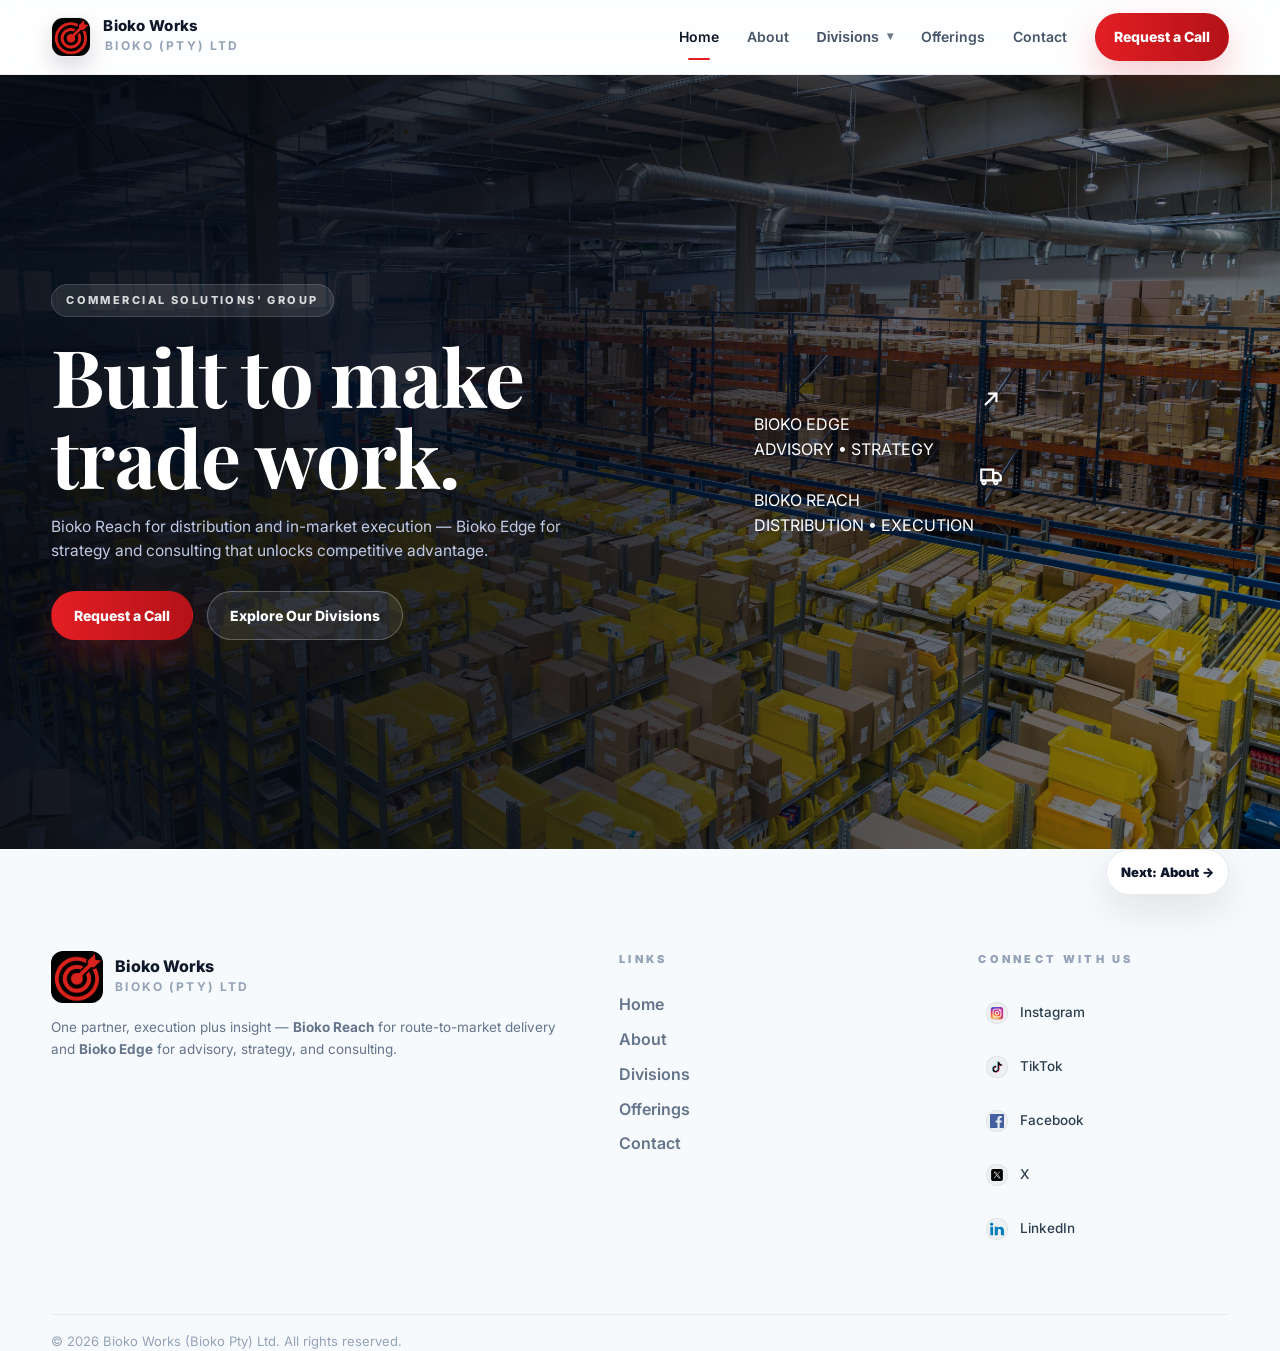
==== index.html @ aa26b1f8 "Add files via upload" ====
<!DOCTYPE html>
<html lang="en">
<head>
  <meta charset="utf-8" />
  <meta name="viewport" content="width=device-width, initial-scale=1" />
  <title>Bioko Works | Home</title>

  <link rel="preconnect" href="https://fonts.googleapis.com" />
  <link rel="preconnect" href="https://fonts.gstatic.com" crossorigin />
  <link href="https://fonts.googleapis.com/css2?family=Inter:wght@400;600;700;800;900&family=Playfair+Display:wght@600;700&display=swap" rel="stylesheet" />

  <link rel="stylesheet" href="style.css" />
</head>

<body data-page="home">
  <!-- HEADER -->
  <header class="site-header">
    <div class="container header-inner">
      <a class="brand" href="index.html" aria-label="Bioko Works home">
        <img class="brand-logo" src="assets/BIOKO WORKS LOGO.png" alt="Bioko Works logo" />
        <div class="brand-text">
          <div class="footer-brandtext">
            <strong>Bioko Works</strong>
            <span>BIOKO (PTY) LTD</span>
          </div>
        </div>
      </a>

      <button class="nav-toggle" aria-controls="site-nav" aria-expanded="false">
        <span class="sr-only">Open menu</span>
        <span class="burger" aria-hidden="true"></span>
      </button>

      
      <nav class="nav" id="site-nav" aria-label="Primary navigation">
        <a class="nav-link" href="index.html" data-page="home">Home</a>
        <a class="nav-link" href="about.html" data-page="about">About</a>

        <div class="nav-dd" data-page="divisions">
          <button class="nav-link nav-dd-toggle" type="button" aria-haspopup="true" aria-expanded="false">
            Divisions
            <span class="nav-dd-caret" aria-hidden="true">▾</span>
          </button>
          <div class="nav-dd-menu" role="menu" aria-label="Divisions">
            <a class="nav-dd-item" href="bioko-reach.html" role="menuitem" data-page="reach">Bioko Reach</a>
            <a class="nav-dd-item" href="bioko-edge.html" role="menuitem" data-page="edge">Bioko Edge</a>
          </div>
        </div>

        <a class="nav-link" href="offerings.html" data-page="offerings">Offerings</a>
        <a class="nav-link" href="contact.html" data-page="contact">Contact</a>
        <a class="btn btn-primary btn-header" href="contact.html">Request a Call</a>
      </nav>

    </div>
  </header>

  <!-- HERO -->
  <main>
    <section class="hero">
      <div class="hero-bg" aria-hidden="true"></div>

      <div class="container hero-grid">
        <div class="hero-left">
          <div class="pill">COMMERCIAL SOLUTIONS' GROUP</div>

          <h1 class="hero-title">
            Built to make<br />
            trade work.
          </h1>

          <p class="hero-sub">
            Bioko Reach for distribution and in-market execution — Bioko Edge for strategy and consulting that unlocks competitive advantage.
          </p>

          <div class="hero-cta">
            <a class="btn btn-primary" href="contact.html">Request a Call</a>
            <a class="btn btn-ghost" href="divisions.html">
              Explore Our Divisions
            </a>
          </div>
        </div>

        <div class="hero-right">
          <div class="float-card edge">
            <div class="float-icon" aria-hidden="true">
              <svg viewBox="0 0 24 24" fill="none">
                <path d="M7 17L17 7" stroke="currentColor" stroke-width="2" stroke-linecap="round"/>
                <path d="M10 7h7v7" stroke="currentColor" stroke-width="2" stroke-linecap="round" stroke-linejoin="round"/>
              </svg>
            </div>
            <div class="float-kicker">BIOKO EDGE</div>
            <div class="float-sub">ADVISORY • STRATEGY</div>
          </div>

          <div class="float-card reach">
            <div class="float-icon" aria-hidden="true">
              <svg viewBox="0 0 24 24" fill="none">
                <path d="M3 7h11v10H3V7Z" stroke="currentColor" stroke-width="2"/>
                <path d="M14 10h4l3 3v4h-7v-7Z" stroke="currentColor" stroke-width="2" stroke-linejoin="round"/>
                <path d="M7 19a1.5 1.5 0 1 0 0 .01" stroke="currentColor" stroke-width="2" stroke-linecap="round"/>
                <path d="M18 19a1.5 1.5 0 1 0 0 .01" stroke="currentColor" stroke-width="2" stroke-linecap="round"/>
              </svg>
            </div>
            <div class="float-kicker">BIOKO REACH</div>
            <div class="float-sub">DISTRIBUTION • EXECUTION</div>
          </div>
        </div>
      </div>
    </section>

    <!-- Page pager -->
    <div class="container">
      <nav class="page-pager" aria-label="Page navigation">
        <span></span>
        <a class="pager-link next" href="about.html">Next: About →</a>
      </nav>
    </div>
  </main>

  <!-- FOOTER -->
  <footer class="footer">
    <div class="container footer-inner footer-new">
      <div class="footer-left">
        <div class="footer-brand">
          <img class="footer-logo" src="assets/BIOKO WORKS LOGO.png" alt="Bioko Works logo" />
          <div class="footer-brandtext">
            <strong>Bioko Works</strong>
            <span>BIOKO (PTY) LTD</span>
          </div>
        </div>

        <p class="footer-blurb">
          One partner, execution plus insight — <strong>Bioko Reach</strong> for route-to-market delivery and
          <strong>Bioko Edge</strong> for advisory, strategy, and consulting.
        </p>
      </div>

      <div class="footer-mid">
        <div class="footer-col">
          <div class="footer-col-title">LINKS</div>
          <a class="footer-link" href="index.html">Home</a>
          <a class="footer-link" href="about.html">About</a>
          <a class="footer-link" href="divisions.html">Divisions</a>
          <a class="footer-link" href="offerings.html">Offerings</a>
          <a class="footer-link" href="contact.html">Contact</a>
        </div>
      </div>

     <div class="footer-social">
        <div class="footer-col-title">CONNECT WITH US</div>

        <ul class="social-links" aria-label="Social links">
          <li>
            <a class="social-link" href="https://www.instagram.com/bioko.works" target="_blank" rel="noopener">
              <span class="social-ic" aria-hidden="true"><img src="assets/icons/instagram.svg" alt="" /></span>
              <span class="social-name">Instagram</span>
            </a>
          </li>
          <li>
            <a class="social-link" href="https://www.tiktok.com/@bioko.works" target="_blank" rel="noopener">
              <span class="social-ic" aria-hidden="true"><img src="assets/icons/tiktok.svg" alt="" /></span>
              <span class="social-name">TikTok</span>
            </a>
          </li>
          <li>
            <a class="social-link" href="https://www.facebook.com/profile.php?id=61588310990713" target="_blank" rel="noopener">
              <span class="social-ic" aria-hidden="true"><img src="assets/icons/facebook.svg" alt="" /></span>
              <span class="social-name">Facebook</span>
            </a>
          </li>
          <li>
            <a class="social-link" href="https://x.com/BiokoWorks" target="_blank" rel="noopener">
              <span class="social-ic" aria-hidden="true"><img src="assets/icons/x.svg" alt="" /></span>
              <span class="social-name">X</span>
            </a>
          </li>
          <li>
            <a class="social-link" href="https://www.linkedin.com/in/bioko-works-85bb0b3b0" target="_blank" rel="noopener">
              <span class="social-ic" aria-hidden="true"><img src="assets/icons/linkedin.svg" alt="" /></span>
              <span class="social-name">LinkedIn</span>
            </a>
          </li>
        </ul>
      </div>

      <div class="footer-bottom">
        <span>© <span id="year"></span> Bioko Works (Bioko Pty) Ltd. All rights reserved.</span>
      </div>
    </div>
  </footer>

  <script src="script.js"></script>
</body>
</html>
---- style.css ----
/* style.css (UPDATED — multi-page + pager + division dropdown + activations + partner) */

/* ----------------------------
   Reset + Base
---------------------------- */
*,
*::before,
*::after { box-sizing: border-box; }

html { scroll-behavior: smooth; }

body {
  margin: 0;
  font-family: "Inter", system-ui, -apple-system, Segoe UI, Roboto, Arial, sans-serif;
  color: #0f172a;
  background: #f7fafc;
  line-height: 1.55;
  -webkit-font-smoothing: antialiased;
  -moz-osx-font-smoothing: grayscale;
}

img { max-width: 100%; display: block; }
a { color: inherit; }

/* ----------------------------
   Tokens
---------------------------- */
:root{
  --bg: #f7fafc;
  --panel: #ffffff;
  --line: #e5e7eb;

  --text: #0f172a;
  --muted: #64748b;

  /* ACCENT (Red) */
  --orange: #E31E24;
  --orange2:#F04B4F;

  --navy: #0b1220;
  --navy2:#0f1a2f;

  --blue: #2b63ff;
  --blue2:#3a73ff;

  --radius-xl: 30px;
  --radius-lg: 22px;
  --radius-md: 16px;

  --shadow-md: 0 14px 40px rgba(15, 23, 42, 0.10);
  --shadow-lg: 0 28px 80px rgba(15, 23, 42, 0.16);

  --container: 1200px;
}

/* ----------------------------
   Layout Helpers
---------------------------- */
.container{
  width: min(var(--container), 92%);
  margin-inline: auto;
}

.section{ padding: 96px 0; }
.center-head{ text-align: center; }

/* Typography */
h1, h2, h3{
  font-family: "Playfair Display", serif;
  margin: 0 0 14px;
  letter-spacing: -0.01em;
}

.h2{
  font-size: clamp(34px, 4.6vw, 54px);
  line-height: 1.12;
}

.h3{
  font-size: clamp(28px, 3.1vw, 40px);
  line-height: 1.12;
}

.subhead{
  margin: 0 auto 34px;
  max-width: 720px;
  color: var(--muted);
  font-size: 16px;
}

.kicker{
  font-size: 11px;
  letter-spacing: 0.36em;
  font-weight: 700;
  color: var(--orange);
  margin-bottom: 10px;
}

.quote-kicker{
  font-size: 12px;
  letter-spacing: 0.18em;
  font-weight: 800;
  color: var(--orange);
  margin-bottom: 10px;
}

.lead{
  margin: 0;
  color: var(--muted);
  max-width: 640px;
}

.accent{ color: var(--orange); }

/* ----------------------------
   Buttons
---------------------------- */
.btn{
  display: inline-flex;
  align-items: center;
  justify-content: center;
  gap: 10px;
  border-radius: 999px;
  padding: 13px 22px;
  font-weight: 800;
  font-size: 14px;
  text-decoration: none;
  border: 1px solid transparent;
  cursor: pointer;
  user-select: none;
}

.btn-primary{
  color: #fff;
  background: linear-gradient(90deg, var(--orange), #B31218);
  box-shadow: 0 16px 36px rgba(227, 30, 36, 0.22);
}

.btn-primary:hover{ filter: brightness(1.02); }

.btn-header{ padding: 12px 18px; }

.btn-ghost{
  border:1px solid rgba(255,255,255,0.25);
  color:#fff;
  background:rgba(255,255,255,0.08);
}

/* ----------------------------
   Header (Sticky)
---------------------------- */
.site-header{
  position: sticky;
  top: 0;
  z-index: 50;
  background: rgba(255,255,255,0.78);
  backdrop-filter: blur(18px);
  border-bottom: 1px solid rgba(229, 231, 235, 0.7);
}

.header-inner{
  height: 74px;
  display: flex;
  align-items: center;
  justify-content: space-between;
}

.brand{
  display: inline-flex;
  align-items: center;
  gap: 12px;
  text-decoration: none;
}

.brand-logo{
  width: 40px;
  height: 40px;
  border-radius: 12px;
  object-fit: cover;
  box-shadow: 0 10px 20px rgba(15, 23, 42, 0.14);
  border: 1px solid rgba(15, 23, 42, 0.08);
  background: #fff;
}

.brand-text strong{
  font-weight: 900;
  letter-spacing: 0.02em;
  font-size: 15px;
}

.brand-text span{
  margin-left: 2px;
  color: #94a3b8;
  font-weight: 700;
}

.nav{
  display: flex;
  align-items: center;
  gap: 28px;
}

.nav-link{
  position: relative;
  text-decoration: none;
  color: #475569;
  font-weight: 600;
  font-size: 14px;
}

.nav-link:hover{ color: #0f172a; }
.nav-link.is-active{ color: #0f172a; }

.nav-link.is-active::after{
  content:"";
  position:absolute;
  left: 0;
  right: 0;
  margin: auto;
  bottom: -12px;
  width: 22px;
  height: 2px;
  background: var(--orange);
  border-radius: 2px;
}

/* Mobile toggle */
.nav-toggle{
  display: none;
  border: 1px solid rgba(15, 23, 42, 0.14);
  background: rgba(255,255,255,0.8);
  border-radius: 12px;
  padding: 10px 12px;
  cursor: pointer;
}

.burger{
  display: inline-block;
  width: 18px;
  height: 2px;
  background: #0f172a;
  position: relative;
  border-radius: 2px;
}
.burger::before,
.burger::after{
  content:"";
  position:absolute;
  left:0;
  width: 18px;
  height: 2px;
  background:#0f172a;
  border-radius: 2px;
}
.burger::before{ top: -6px; }
.burger::after{ top: 6px; }

.sr-only{
  position:absolute;
  width:1px; height:1px;
  padding:0; margin:-1px;
  overflow:hidden;
  clip:rect(0,0,0,0);
  white-space:nowrap;
  border:0;
}

/* ----------------------------
   HERO
---------------------------- */
.hero{
  position: relative;
  min-height: 86vh;
  display: flex;
  align-items: center;
  overflow: hidden;
  color: #fff;
  padding: 80px 0;
}

.hero-bg{
  position:absolute;
  inset: 0;
  background:
    linear-gradient(
      90deg,
      rgba(7, 13, 25, 0.92) 0%,
      rgba(7, 13, 25, 0.78) 45%,
      rgba(7, 13, 25, 0.35) 100%
    ),
    radial-gradient(
      1200px 600px at 20% 40%,
      rgba(0, 0, 0, 0.25) 0%,
      rgba(0, 0, 0, 0.00) 55%
    ),
    url("assets/distribution-warehouse.jpg") center/cover no-repeat;

  filter: saturate(1.05) contrast(1.02);
  transform: scale(1.02);
}

.hero::after{
  content:"";
  position:absolute;
  inset:0;
  pointer-events:none;
  background: radial-gradient(
    900px 600px at 70% 50%,
    rgba(0,0,0,0.10) 0%,
    rgba(0,0,0,0.45) 100%
  );
  opacity: .35;
}

.hero-grid{
  position: relative;
  z-index: 1;
  display: grid;
  grid-template-columns: 1.15fr 0.85fr;
  gap: 60px;
  align-items: center;
}

.pill{
  display: inline-flex;
  align-items: center;
  padding: 7px 14px;
  border-radius: 999px;
  background: rgba(255,255,255,0.10);
  border: 1px solid rgba(255,255,255,0.14);
  color: rgba(255,255,255,0.82);
  font-size: 11px;
  font-weight: 800;
  letter-spacing: 0.22em;
  margin-bottom: 18px;
}

.hero-title{
  font-size: clamp(48px, 6.2vw, 82px);
  line-height: 1.02;
  margin-bottom: 18px;
}

.hero-sub{
  margin: 0;
  max-width: 520px;
  color: rgba(203, 213, 241, 0.94);
  font-size: 15.5px;
}

.hero-cta{
  display: flex;
  gap: 14px;
  margin-top: 28px;
  flex-wrap: wrap;
}

.float-icon svg{
  width: 26px;
  height: 26px;
  display: block;
  margin: auto;
}

/* ----------------------------
   ABOUT
---------------------------- */
.about-grid{
  display: grid;
  grid-template-columns: 1fr 1fr;
  gap: 60px;
  align-items: center;
}

.about-media img{
  width: 100%;
  border-radius: var(--radius-xl);
  box-shadow: var(--shadow-lg);
}

.feature-cards{
  display: grid;
  grid-template-columns: repeat(2, 1fr);
  gap: 18px;
  margin-top: 30px;
}

.mini-card{
  background: var(--panel);
  border: 1px solid rgba(229,231,235,0.8);
  border-radius: 18px;
  padding: 22px;
  box-shadow: var(--shadow-md);
}

.mini-card h3{
  font-family: "Inter", sans-serif;
  margin: 0 0 8px;
  font-size: 15px;
}

.mini-card p{
  margin: 0;
  color: var(--muted);
  font-size: 13.5px;
}

.mini-icon{
  width: 42px;
  height: 42px;
  border-radius: 14px;
  display: grid;
  place-items: center;
  margin-bottom: 12px;
  font-weight: 900;
}

.mini-icon-orange{ background: rgba(227, 30, 36, 0.12); color: var(--orange); }
.mini-icon-blue{ background: rgba(43, 99, 255, 0.12); color: var(--blue); }

/* ----------------------------
   MEET THE TEAM
---------------------------- */
.team{ margin-top: 54px; }

.team-title{
  font-family: "Playfair Display", serif;
  font-size: clamp(28px, 3.2vw, 44px);
  line-height: 1.12;
  letter-spacing: -0.01em;
  margin: 0 0 10px;
}

.team .kicker{
  font-size: 12px;
  letter-spacing: 0.30em;
  font-weight: 900;
  margin-bottom: 10px;
}

.team-grid{
  display: grid;
  grid-template-columns: repeat(2, minmax(0, 1fr));
  gap: 26px;
  align-items: start;
  margin-top: 18px;
}

.team-card{
  background: var(--panel);
  border: 1px solid rgba(229,231,235,0.85);
  border-radius: 22px;
  box-shadow: var(--shadow-md);
  padding: 18px;
}

.team-photo{
  width: 100%;
  height: 320px;
  object-fit: contain;
  object-position: top center;
  border-radius: 18px;
  background: rgba(15,23,42,0.03);
  border: 1px solid rgba(229,231,235,0.85);
}

.team-name{
  margin: 12px 0 0;
  font-family: "Inter", system-ui, -apple-system, Segoe UI, Roboto, Arial, sans-serif;
  font-weight: 900;
  font-size: 14px;
  color: #0f172a;
}

.team-role{
  margin: 4px 0 0;
  font-size: 12.5px;
  color: #64748b;
  font-weight: 700;
}

.team-bio{
  margin: 10px 0 0;
  font-size: 13px;
  color: var(--muted);
  line-height: 1.6;
}

/* ----------------------------
   DIVISIONS
---------------------------- */
.services{ background: #f8fbff; }

.division-selectWrap{
  display: grid;
  gap: 10px;
  max-width: 520px;
  margin: 18px auto 44px;
  text-align: left;
}

.select-label{
  font-size: 12px;
  font-weight: 900;
  letter-spacing: 0.12em;
  color: #0f172a;
}

.division-select{
  width: 100%;
  border-radius: 16px;
  border: 1px solid rgba(148, 163, 184, 0.35);
  background: #fff;
  font: inherit;
  color: #0f172a;
  outline: none;
  padding: 14px 14px;
  box-shadow: var(--shadow-md);
}

.division-select:focus{
  border-color: rgba(227, 30, 36, 0.45);
  box-shadow: 0 0 0 4px rgba(227, 30, 36, 0.12);
}

.service-panel{ display: none; }
.service-panel.is-active{ display: block; }

.service-card{
  background: #fff;
  border-radius: var(--radius-xl);
  padding: 44px;
  box-shadow: var(--shadow-lg);
  border: 1px solid rgba(229,231,235,0.75);
  display: grid;
  grid-template-columns: 1.05fr 0.95fr;
  gap: 44px;
  align-items: center;
}

.service-left .body{
  margin: 0 0 18px;
  color: var(--muted);
  font-size: 15px;
  max-width: 520px;
}

.div-list{
  list-style: none;
  padding: 0;
  margin: 18px 0 0;
  display: grid;
  gap: 12px;
}

.div-item{
  display: grid;
  grid-template-columns: 52px 1fr;
  gap: 14px;
  align-items: center;
  padding: 14px 14px;
  border-radius: 18px;
  background: rgba(15, 23, 42, 0.03);
  border: 1px solid rgba(229,231,235,0.85);
}

.div-ic{
  width: 46px;
  height: 46px;
  border-radius: 14px;
  display: grid;
  place-items: center;
  background: rgba(227, 30, 36, 0.10);
  color: var(--orange);
  border: 1px solid rgba(227, 30, 36, 0.18);
}

.div-ic--reach{
  background: rgba(227, 30, 36, 0.10);
  color: var(--orange);
  border: 1px solid rgba(227, 30, 36, 0.18);
}
.div-ic--edge{
  background: rgba(43, 99, 255, 0.10);
  color: var(--blue);
  border: 1px solid rgba(43, 99, 255, 0.18);
}

.div-list--edge .div-ic{
  background: rgba(43, 99, 255, 0.10);
  color: var(--blue);
  border: 1px solid rgba(43, 99, 255, 0.18);
}
.div-list--reach .div-ic{
  background: rgba(227, 30, 36, 0.10);
  color: var(--orange);
  border: 1px solid rgba(227, 30, 36, 0.18);
}

.div-ic svg{ width: 22px; height: 22px; display: block; }

.div-title{
  font-weight: 900;
  color: #0f172a;
  font-size: 14px;
  margin-bottom: 2px;
}

.div-desc{ color: var(--muted); font-size: 13.5px; }

.service-right img{
  width: 100%;
  border-radius: 20px;
  box-shadow: 0 22px 60px rgba(15, 23, 42, 0.18);
  object-fit: cover;
}

/* Partner block */
.partner-block{ padding: 26px 0 0; }
.partner-card{
  margin-top: 22px;
  background: #fff;
  border-radius: 24px;
  border: 1px solid rgba(229,231,235,0.75);
  box-shadow: var(--shadow-lg);
  padding: 28px;
  display: grid;
  grid-template-columns: 1.1fr 0.9fr;
  gap: 22px;
  align-items: center;
}
.partner-right{ display: flex; justify-content: center; }
.partner-logoWrap{
  width: 100%;
  max-width: 420px;
  height: 170px;
  border-radius: 18px;
  border: 1px solid rgba(229,231,235,0.85);
  background: rgba(15,23,42,0.02);
  display: grid;
  place-items: center;
  padding: 16px;
}
.partner-logoWrap img{
  max-width: 320px;
  max-height: 120px;
  object-fit: contain;
}

/* Brand activations */
.activations{ padding: 40px 0 0; }
.activation-grid{
  display: grid;
  grid-template-columns: repeat(4, 1fr);
  gap: 18px;
  margin-top: 22px;
}
.activation-card{
  background: #fff;
  border: 1px solid rgba(229,231,235,0.85);
  border-radius: 20px;
  padding: 22px;
  box-shadow: var(--shadow-md);
}
.activation-top{
  display: flex;
  gap: 12px;
  align-items: center;
  margin-bottom: 10px;
}
.activation-ic{
  width: 44px;
  height: 44px;
  border-radius: 14px;
  display: grid;
  place-items: center;
  background: rgba(227, 30, 36, 0.12);
  color: var(--orange);
  font-weight: 900;
}
.activation-title{
  font-family: "Inter", sans-serif;
  margin: 0;
  font-size: 14.5px;
  font-weight: 900;
}
.activation-body{
  margin: 0;
  color: var(--muted);
  font-size: 13.5px;
  line-height: 1.6;
}


/* ----------------------------
   PRODUCTS SECTION (BIOKO REACH)
---------------------------- */
.products {
  background: linear-gradient(180deg, #ffffff 0%, #f4f7fb 100%);
  border-top: 1px solid var(--line);
  padding-top: 54px;
  padding-bottom: 54px;
}

/* =========================================================
   BIOKO REACH — tighten spacing between Partner + Products
   (Fixes the big break before "Distributed Brands")
========================================================= */
#reach-products.products--reach{
  /* remove the “new section” feel */
  border-top: 0;
  background: transparent;

  /* tighten vertical spacing */
  padding-top: 18px;     /* was effectively 54px */
  padding-bottom: 54px;  /* keep bottom spacing consistent */
  margin-top: 10px;
}

/* Optional: slightly reduce the heading block spacing inside products */
#reach-products.products--reach .subhead{
  margin-bottom: 22px; /* default is 34px */
}

.products-grid {
  display: grid;
  grid-template-columns: repeat(3, 1fr);
  gap: 28px;
  margin-top: 40px;
}

.prod-card {
  background: #fff;
  border: 1px solid rgba(229, 231, 235, 0.85);
  border-radius: 22px;
  box-shadow: var(--shadow-md);
  overflow: hidden;
  transition: transform 0.3s ease, box-shadow 0.3s ease;
  display: flex;
  flex-direction: column;
}

.prod-card:hover {
  transform: translateY(-6px);
  box-shadow: var(--shadow-lg);
}

/* Image Area */
.prod-media {
  position: relative;
  width: 100%;
  height: 220px;
  background: #f1f5f9;
  overflow: hidden;
  border-bottom: 1px solid var(--line);
}

.prod-media img {
  width: 100%;
  height: 100%;
  object-fit: cover;
  object-position: center;
  transition: transform 0.5s ease;
}

.prod-card:hover .prod-media img {
  transform: scale(1.05);
}

/* Floating Badge */
.prod-badge {
  position: absolute;
  top: 12px;
  right: 12px;
  background: rgba(255, 255, 255, 0.95);
  padding: 6px 12px;
  border-radius: 999px;
  font-size: 10px;
  font-weight: 800;
  letter-spacing: 0.05em;
  color: var(--navy);
  box-shadow: 0 4px 12px rgba(0,0,0,0.08);
  text-transform: uppercase;
}

/* Text Content */
.prod-content {
  padding: 24px;
  flex-grow: 1;
  display: flex;
  flex-direction: column;
}

.prod-title {
  font-family: "Playfair Display", serif;
  font-size: 20px;
  font-weight: 700;
  color: var(--navy);
  margin: 0 0 10px;
}

.prod-desc {
  font-size: 13.5px;
  color: var(--muted);
  line-height: 1.6;
  margin: 0;
}

/* Footer disclaimer */
.prod-footer {
  text-align: center;
  margin-top: 34px;
  color: #94a3b8;
  font-size: 12px;
}

/* Responsive */
@media (max-width: 900px) {
  .products-grid {
    grid-template-columns: 1fr;
    max-width: 520px;
    margin-inline: auto;
  }

  .prod-media {
    height: 200px;
  }
}

/* ----------------------------
   OFFERINGS
---------------------------- */
.offerings{
  background: linear-gradient(180deg, rgba(255,255,255,0.85) 0%, rgba(247,250,252,1) 100%);
}

.offerings-grid{
  display: grid;
  grid-template-columns: repeat(4, 1fr);
  gap: 18px;
  margin-top: 34px;
}

.offer-card{
  background: var(--panel);
  border: 1px solid rgba(229,231,235,0.8);
  border-radius: 20px;
  padding: 22px;
  box-shadow: var(--shadow-md);
}

.offer-ic{
  width: 44px;
  height: 44px;
  border-radius: 14px;
  display: grid;
  place-items: center;
  margin-bottom: 12px;
  background: rgba(227, 30, 36, 0.12);
  color: var(--orange);
  font-weight: 900;
}

.offer-title{
  font-family: "Inter", sans-serif;
  letter-spacing: 0;
  margin: 0 0 8px;
  font-size: 15px;
  font-weight: 900;
}

.offer-body{
  margin: 0;
  color: var(--muted);
  font-size: 13.5px;
}

/* ----------------------------
   PRODUCTS
---------------------------- */
.products {
  background: linear-gradient(180deg, #fff 0%, var(--bg) 100%);
  border-top: 1px solid var(--line);
}

.products-grid {
  display: grid;
  grid-template-columns: repeat(3, 1fr);
  gap: 28px;
  margin-top: 40px;
}

.prod-card {
  background: #fff;
  border: 1px solid rgba(229, 231, 235, 0.85);
  border-radius: 22px;
  box-shadow: var(--shadow-md);
  overflow: hidden;
  transition: transform 0.3s ease, box-shadow 0.3s ease;
  display: flex;
  flex-direction: column;
}

.prod-card:hover {
  transform: translateY(-6px);
  box-shadow: var(--shadow-lg);
}

.prod-media {
  position: relative;
  width: 100%;
  height: 220px;
  background: #f1f5f9;
  overflow: hidden;
  border-bottom: 1px solid var(--line);
}

.prod-media img {
  width: 100%;
  height: 100%;
  object-fit: cover;
  object-position: center;
  transition: transform 0.5s ease;
}

.prod-card:hover .prod-media img { transform: scale(1.05); }

.prod-badge {
  position: absolute;
  top: 12px;
  right: 12px;
  background: rgba(255, 255, 255, 0.95);
  padding: 6px 12px;
  border-radius: 999px;
  font-size: 10px;
  font-weight: 800;
  letter-spacing: 0.05em;
  color: var(--navy);
  box-shadow: 0 4px 12px rgba(0,0,0,0.08);
  text-transform: uppercase;
}

.prod-content {
  padding: 24px;
  flex-grow: 1;
  display: flex;
  flex-direction: column;
}

.prod-title {
  font-family: "Playfair Display", serif;
  font-size: 20px;
  font-weight: 700;
  color: var(--navy);
  margin: 0 0 10px;
}

.prod-desc {
  font-size: 13.5px;
  color: var(--muted);
  line-height: 1.6;
  margin: 0;
}

.prod-footer {
  text-align: center;
  margin-top: 34px;
  color: #94a3b8;
  font-size: 12px;
}

/* ----------------------------
   CONTACT
---------------------------- */
.contact--new{
  background:
    radial-gradient(1000px 500px at 20% 10%, rgba(227, 30, 36, 0.10) 0%, rgba(255,255,255,0) 55%),
    radial-gradient(900px 450px at 80% 90%, rgba(43, 99, 255, 0.06) 0%, rgba(255,255,255,0) 60%);
}

.contact-grid{
  display: grid;
  grid-template-columns: 1.05fr 0.95fr;
  gap: 34px;
  align-items: start;
}

.contact-left{ padding: 10px 0; }

.contact-pill{
  display: inline-flex;
  align-items: center;
  padding: 7px 14px;
  border-radius: 999px;
  background: rgba(255,255,255,0.9);
  border: 1px solid rgba(229,231,235,0.9);
  color: #0f172a;
  font-size: 11px;
  font-weight: 900;
  letter-spacing: 0.22em;
  box-shadow: var(--shadow-md);
  margin-bottom: 18px;
}

.contact-title{
  font-family: "Playfair Display", serif;
  font-size: clamp(44px, 5.4vw, 68px);
  line-height: 1.04;
  letter-spacing: -0.02em;
  margin: 0 0 14px;
}

.contact-lead{
  margin: 0 0 26px;
  color: var(--muted);
  max-width: 560px;
}

.contact-info{
  display: grid;
  gap: 14px;
  max-width: 560px;
}

.info-card{
  display: grid;
  grid-template-columns: 44px 1fr;
  gap: 14px;
  align-items: center;
  padding: 16px 16px;
  border-radius: 18px;
  background: rgba(255,255,255,0.85);
  border: 1px solid rgba(229,231,235,0.85);
  box-shadow: var(--shadow-md);
}

.info-ic{
  width: 44px;
  height: 44px;
  border-radius: 14px;
  display: grid;
  place-items: center;
  background: rgba(15,23,42,0.04);
  border: 1px solid rgba(15,23,42,0.06);
}

.info-kicker{
  font-size: 11px;
  letter-spacing: 0.22em;
  font-weight: 900;
  color: #94a3b8;
}

.info-main{
  font-weight: 900;
  color: #0f172a;
  margin-top: 2px;
}

.info-sub{
  font-size: 12.5px;
  color: #94a3b8;
  margin-top: 2px;
}

.contact-right{
  background: rgba(255,255,255,0.92);
  border: 1px solid rgba(229,231,235,0.85);
  border-radius: 24px;
  box-shadow: var(--shadow-lg);
  padding: 22px;
}

.contact-form-new{
  display: grid;
  gap: 14px;
}

.field label{
  display: block;
  font-size: 12px;
  font-weight: 900;
  letter-spacing: 0.10em;
  color: #0f172a;
  margin: 0 0 8px;
}

.field input,
.field select,
.field textarea{
  width: 100%;
  border-radius: 14px;
  border: 1px solid rgba(148, 163, 184, 0.35);
  background: #fff;
  font: inherit;
  color: #334155;
  outline: none;
  padding: 14px 14px;
}

.field textarea{
  resize: vertical;
  min-height: 140px;
}

.field input:focus,
.field select:focus,
.field textarea:focus{
  border-color: rgba(227, 30, 36, 0.45);
  box-shadow: 0 0 0 4px rgba(227, 30, 36, 0.12);
}

.btn-enquiry{
  margin-top: 6px;
  width: 100%;
  padding: 16px 18px;
  color: #fff;
  font-weight: 900;
  background: linear-gradient(90deg, #B31218 0%, var(--orange) 55%, #F36A6E 100%);
  box-shadow: 0 22px 50px rgba(227, 30, 36, 0.22);
  border: 1px solid rgba(227, 30, 36, 0.20);
}

.form-note{
  margin: 0;
  margin-top: 2px;
  font-size: 12px;
  color: #94a3b8;
}

/* ----------------------------
   Page pager (Prev/Next)
---------------------------- */
.page-pager{
  display: grid;
  grid-template-columns: 1fr 1fr;
  align-items: center;
  gap: 14px;
  padding: 0 0 56px;
}

.pager-link{
  text-decoration: none;
  font-weight: 900;
  font-size: 13px;
  color: #0f172a;
  background: rgba(255,255,255,0.9);
  border: 1px solid rgba(229,231,235,0.9);
  box-shadow: var(--shadow-md);
  padding: 12px 14px;
  border-radius: 999px;
  display: inline-flex;
  align-items: center;
  gap: 10px;
  width: fit-content;
}

.pager-link.next{ margin-left: auto; }
.pager-link:hover{ filter: brightness(0.99); }

/* ----------------------------
   Footer
---------------------------- */
.footer-new{
  display: grid;
  grid-template-columns: 1.25fr 0.75fr 0.6fr;
  gap: 46px;
  align-items: start;
}

.footer-brand{
  display: flex;
  align-items: center;
  gap: 12px;
  margin-bottom: 14px;
}

.footer-logo{
  width: 52px;
  height: 52px;
  object-fit: contain;
  border-radius: 12px;
}

.footer-brandtext strong{
  display: block;
  font-weight: 800;
  color: #0f172a;
  line-height: 1.05;
}

.footer-brandtext span{
  display: block;
  font-size: 12px;
  letter-spacing: 0.18em;
  font-weight: 700;
  color: #94a3b8;
  margin-top: 3px;
}

.footer-blurb{
  margin: 0;
  max-width: 520px;
  color: #64748b;
  font-size: 13.5px;
  line-height: 1.6;
}

.footer-col-title{
  font-size: 11px;
  letter-spacing: 0.30em;
  font-weight: 900;
  color: #94a3b8;
  margin-bottom: 14px;
}

.footer-col{ display: grid; gap: 10px; }

.footer-link{
  text-decoration: none;
  color: #64748b;
  font-weight: 600;
}
.footer-link:hover{ color: #0f172a; }

.social{ display: grid; gap: 10px; }

.social-link{
  display: inline-flex;
  align-items: center;
  gap: 10px;
  text-decoration: none;
  color: #64748b;
  font-weight: 600;
}
.social-link:hover{ color: #0f172a; }

.footer-bottom{
  grid-column: 1 / -1;
  border-top: 1px solid rgba(229,231,235,0.75);
  padding-top: 16px;
  margin-top: 12px;
  color: #94a3b8;
  font-size: 13px;
}

/* ----------------------------
   Responsive
---------------------------- */
@media (max-width: 1100px){
  .offerings-grid{ grid-template-columns: repeat(2, 1fr); }
  .activation-grid{ grid-template-columns: repeat(2, 1fr); }
  .footer-new{ grid-template-columns: 1fr; }
  .partner-card{ grid-template-columns: 1fr; }
}

@media (max-width: 980px){
  .section{ padding: 72px 0; }

  .nav-toggle{ display: inline-flex; align-items:center; justify-content:center; }
  .nav{
    position: fixed;
    top: 74px;
    right: 4%;
    left: 4%;
    background: rgba(255,255,255,0.96);
    border: 1px solid rgba(229,231,235,0.9);
    border-radius: 18px;
    box-shadow: var(--shadow-lg);
    padding: 12px;
    display: none;
    flex-direction: column;
    gap: 10px;
    z-index: 80;
  }
  .nav.is-open{ display: flex; }

  .nav-link{
    padding: 12px 12px;
    border-radius: 12px;
    background: rgba(15,23,42,0.03);
  }
  .nav-link.is-active::after{ display: none; }
  .btn-header{ width: 100%; }

  .hero-grid{ grid-template-columns: 1fr; gap: 34px; }

  .about-grid{ grid-template-columns: 1fr; gap: 30px; }
  .feature-cards{ grid-template-columns: 1fr; }

  .team-grid{ grid-template-columns: 1fr; }
  .team-photo{ height: 360px; }

  .service-card{
    grid-template-columns: 1fr;
    padding: 30px;
    gap: 26px;
  }

  .contact-grid{ grid-template-columns: 1fr; }
}

@media (max-width: 560px){
  .header-inner{ height: 70px; }

  .hero{
    min-height: 78vh;
    padding: 64px 0;
  }

  .hero-title{
    font-size: 46px;
    line-height: 1.04;
  }

  .hero-cta .btn{ width: 100%; }

  .offerings-grid{ grid-template-columns: 1fr; }
  .activation-grid{ grid-template-columns: 1fr; }

  .products-grid{
    grid-template-columns: 1fr;
    max-width: 480px;
    margin-inline: auto;
  }
  .prod-media{ height: 200px; }

  .contact-right{ padding: 18px; }
  .contact-title{ font-size: 46px; }

  .page-pager{
    grid-template-columns: 1fr;
    gap: 10px;
    padding-bottom: 46px;
  }
  .pager-link.next{ margin-left: 0; }
}

/* reduce motion */
@media (prefers-reduced-motion: reduce){
  html { scroll-behavior: auto; }
}


/* ================================
   FOOTER SOCIAL ICONS
================================ */

.footer-social {
    display: flex;
    flex-direction: column;
    gap: 14px;
}

.footer-social h4 {
    font-size: 12px;
    letter-spacing: 2px;
    color: #8fa1b6;
    margin-bottom: 10px;
}

.social-links {
    list-style: none;
    padding: 0;
    margin: 0;
}

.social-links li {
    margin-bottom: 10px;
}

.social-links a {
    display: flex;
    align-items: center;
    gap: 12px;
    text-decoration: none;
    color: #2c3e50;
    font-weight: 500;
    transition: 0.2s ease;
}

.social-links a:hover {
    color: #e53935;
}

/* ICON SIZE CONTROL */
.social-links img {
    width: 18px;
    height: 18px;
    object-fit: contain;
}

/* =========================================================
   NAV DROPDOWN (Divisions)
========================================================= */
.nav-dd{
  position: relative;
  display: inline-flex;
  align-items: center;
}

.nav-dd-toggle{
  background: transparent;
  border: 0;
  padding: 0;
  cursor: pointer;
  display: inline-flex;
  align-items: center;
  gap: 8px;
}

.nav-dd-caret{
  font-size: 12px;
  line-height: 1;
  transform: translateY(-1px);
  opacity: 0.8;
}

.nav-dd-menu{
  position: absolute;
  top: calc(100% + 14px);
  left: -10px;
  min-width: 180px;
  background: rgba(255,255,255,0.98);
  border: 1px solid rgba(229,231,235,0.95);
  border-radius: 16px;
  box-shadow: 0 24px 70px rgba(15,23,42,0.16);
  padding: 8px;
  display: none;
  z-index: 90;
}

.nav-dd.open .nav-dd-menu{ display: grid; gap: 4px; }

.nav-dd-item{
  text-decoration: none;
  color: #475569;
  font-weight: 700;
  font-size: 13.5px;
  padding: 10px 12px;
  border-radius: 12px;
}

.nav-dd-item:hover{
  background: rgba(15,23,42,0.04);
  color: #0f172a;
}

.nav-dd.is-active .nav-dd-toggle{
  color: #0f172a;
}
.nav-dd.is-active .nav-dd-toggle::after{
  content:"";
  position:absolute;
  left: 0;
  right: 0;
  margin: auto;
  bottom: -12px;
  width: 22px;
  height: 2px;
  background: var(--orange);
  border-radius: 2px;
}

.nav-dd-item.is-active{
  background: rgba(227,30,36,0.08);
  color: #0f172a;
  border: 1px solid rgba(227,30,36,0.18);
}

/* Mobile: dropdown should be full width within the opened menu */
@media (max-width: 980px){
  .nav-dd{ width: 100%; }
  .nav-dd-toggle{ width: 100%; justify-content: space-between; padding: 10px 12px; border-radius: 14px; border: 1px solid rgba(229,231,235,0.9); background: rgba(15,23,42,0.02); }
  .nav-dd-menu{
    position: static;
    box-shadow: none;
    border-radius: 14px;
    padding: 6px;
    margin-top: 6px;
    border: 1px solid rgba(229,231,235,0.9);
  }
  .nav-dd.open .nav-dd-menu{ display: grid; }
  .nav-dd.is-active .nav-dd-toggle::after{ display: none; }
}



/* ================================
   FOOTER SOCIAL ICONS (FIXED)
================================ */
.social-links{
  list-style: none;
  padding: 0;
  margin: 0;
  display: grid;
  gap: 10px;
}

.social-link{
  display: inline-flex;
  align-items: center;
  gap: 12px;
  text-decoration: none;
  color: #64748b;
  font-weight: 700;
  font-size: 13.5px;
  padding: 6px 8px;
  border-radius: 12px;
  width: fit-content;
  transition: 0.18s ease;
}

.social-link:hover{
  color: #0f172a;
  background: rgba(15,23,42,0.03);
}

.social-ic{
  width: 22px;
  height: 22px;
  border-radius: 10px;
  display: grid;
  place-items: center;
  background: rgba(15,23,42,0.04);
  border: 1px solid rgba(15,23,42,0.06);
  flex: 0 0 22px;
  overflow: hidden;
}

.social-ic img{
  width: 14px !important;
  height: 14px !important;
  max-width: 14px !important;
  max-height: 14px !important;
  display: block;
  object-fit: contain;
}

.social-name{ line-height: 1; }



/* Divisions landing actions */
.division-jump-actions{
  margin-top: 14px;
  display: flex;
  justify-content: center;
}
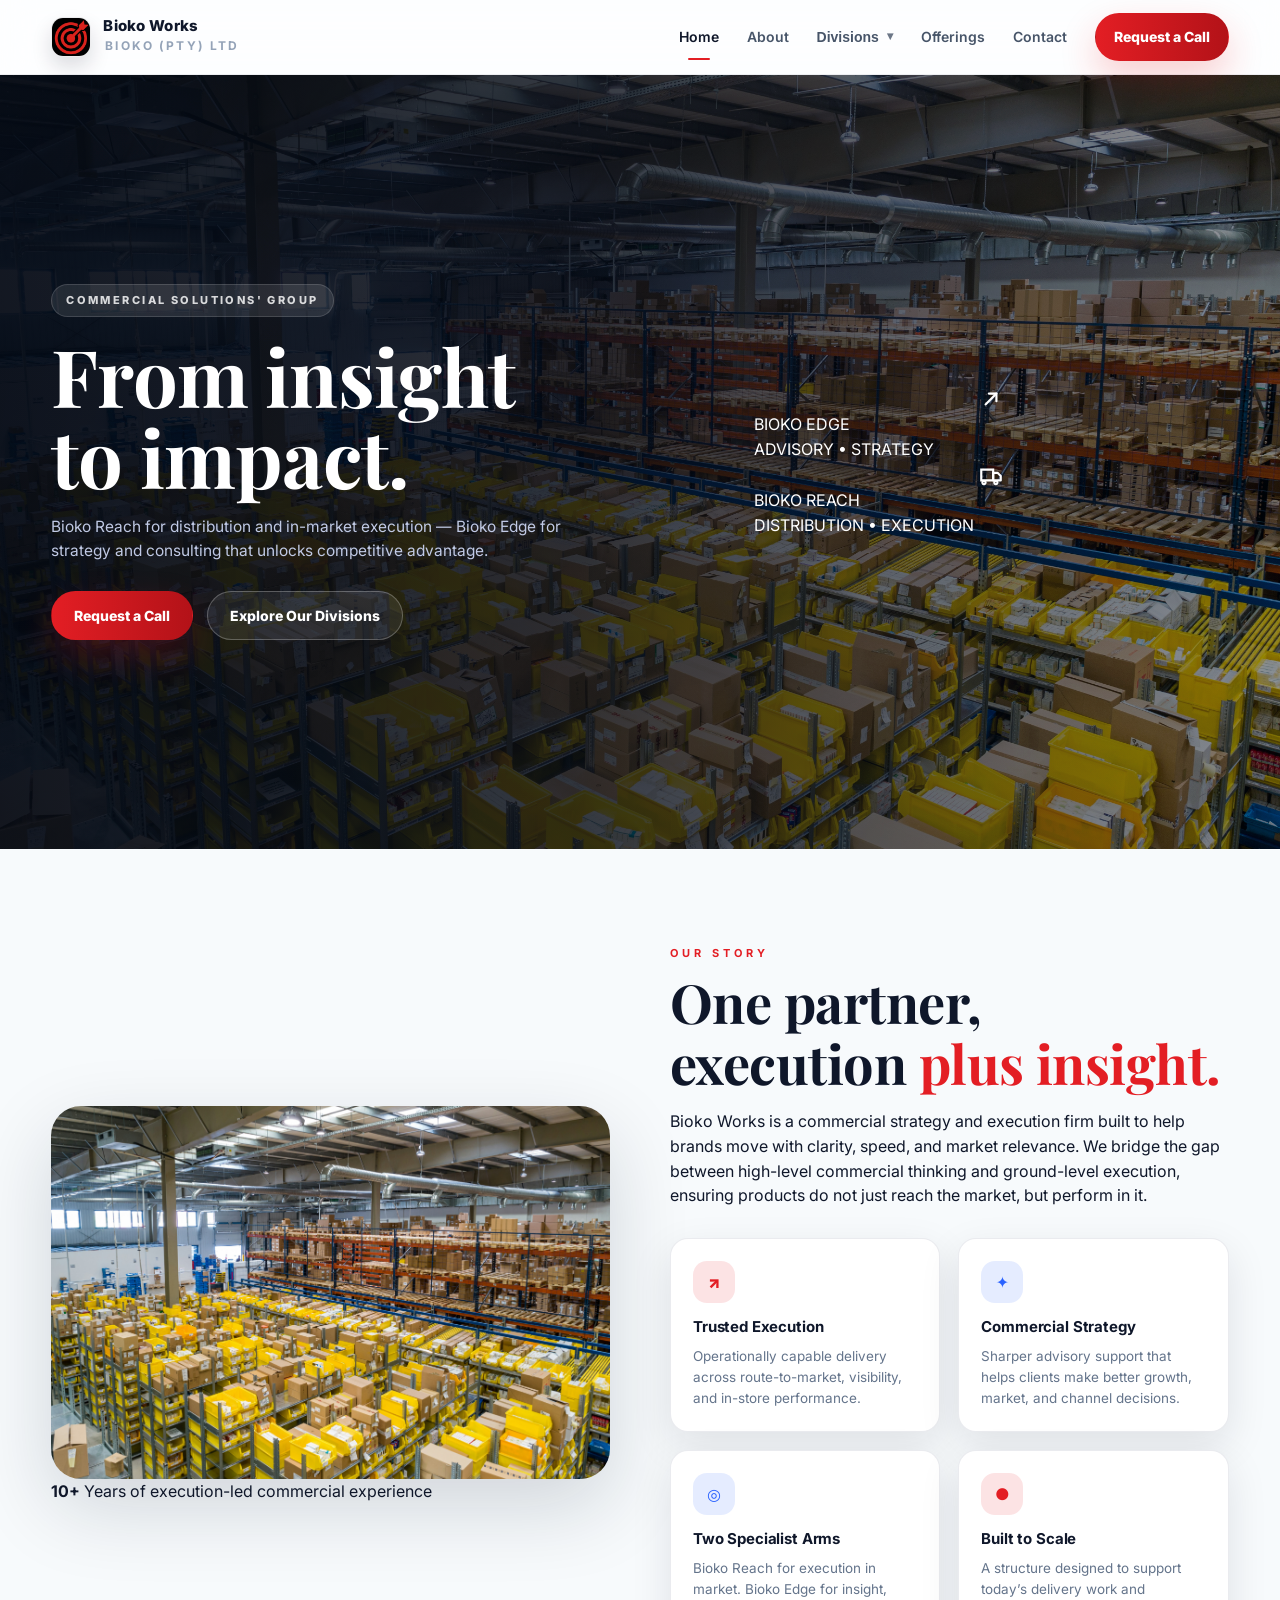
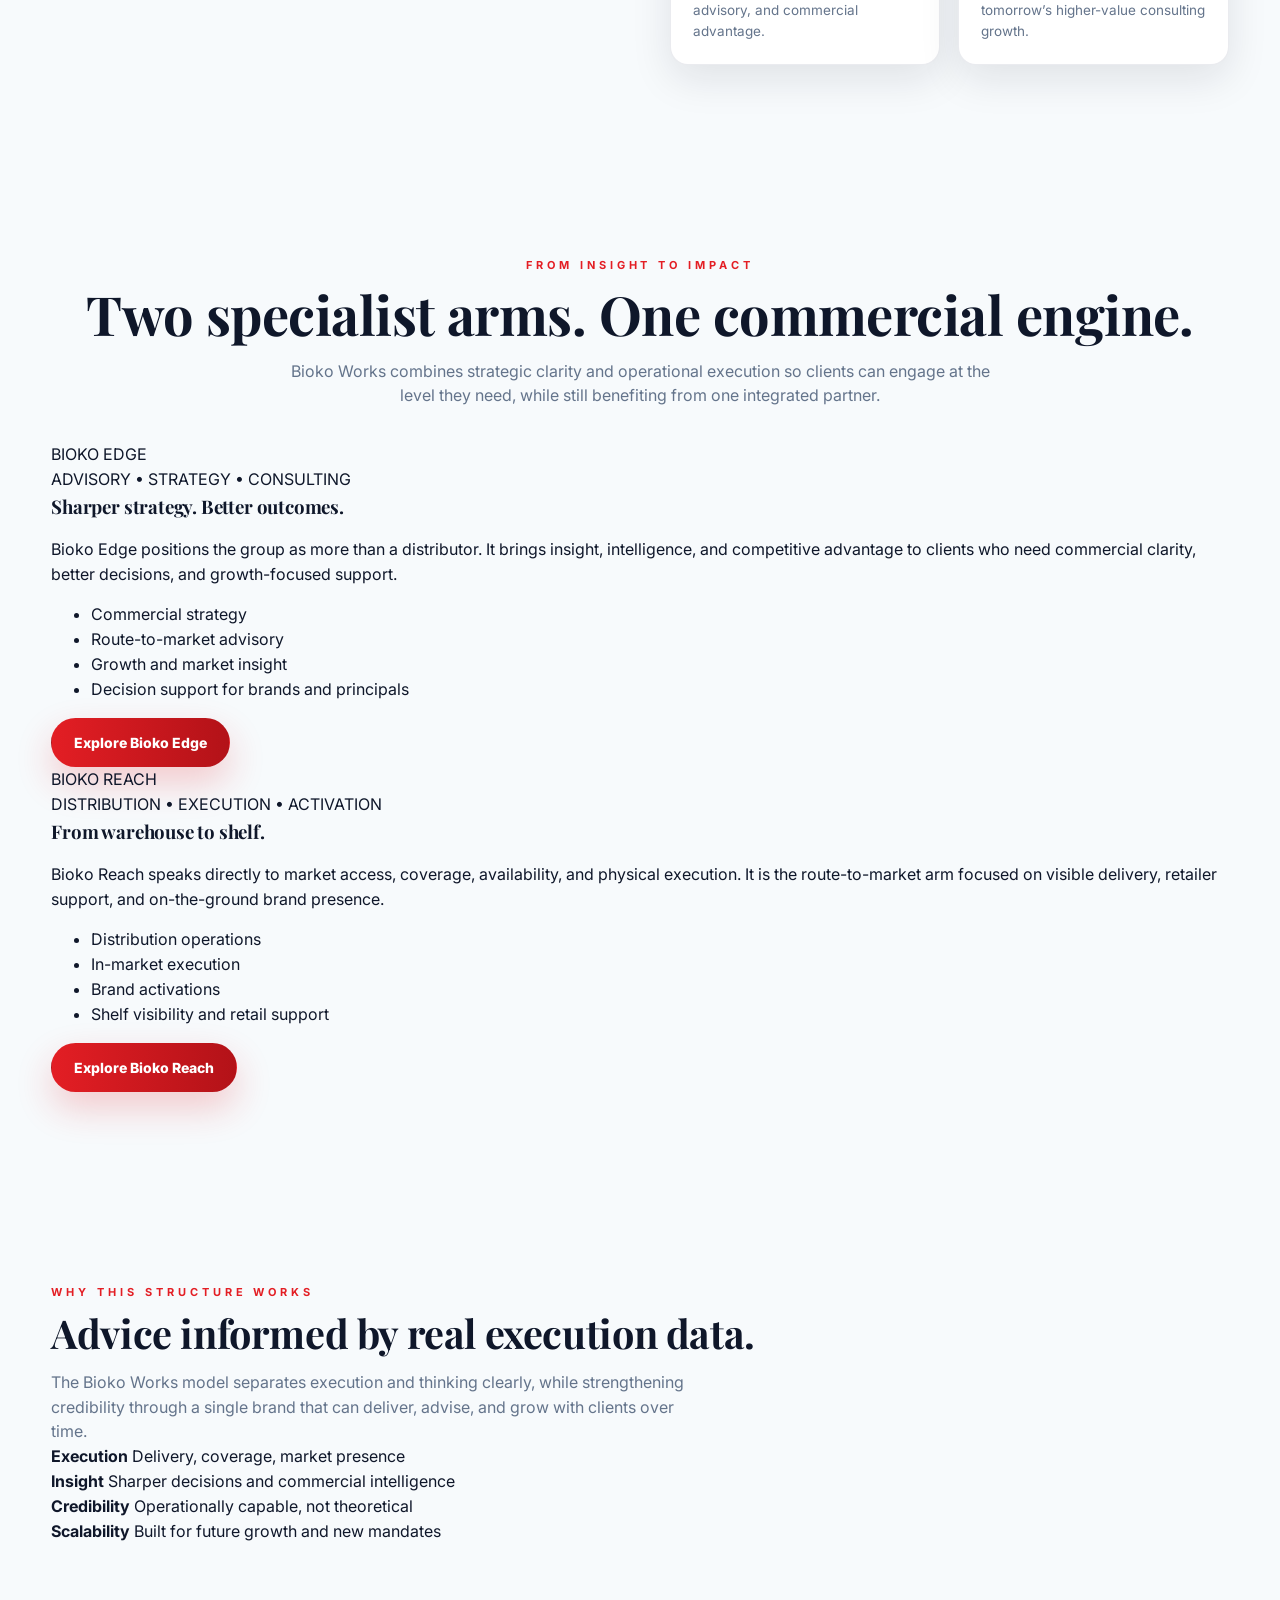
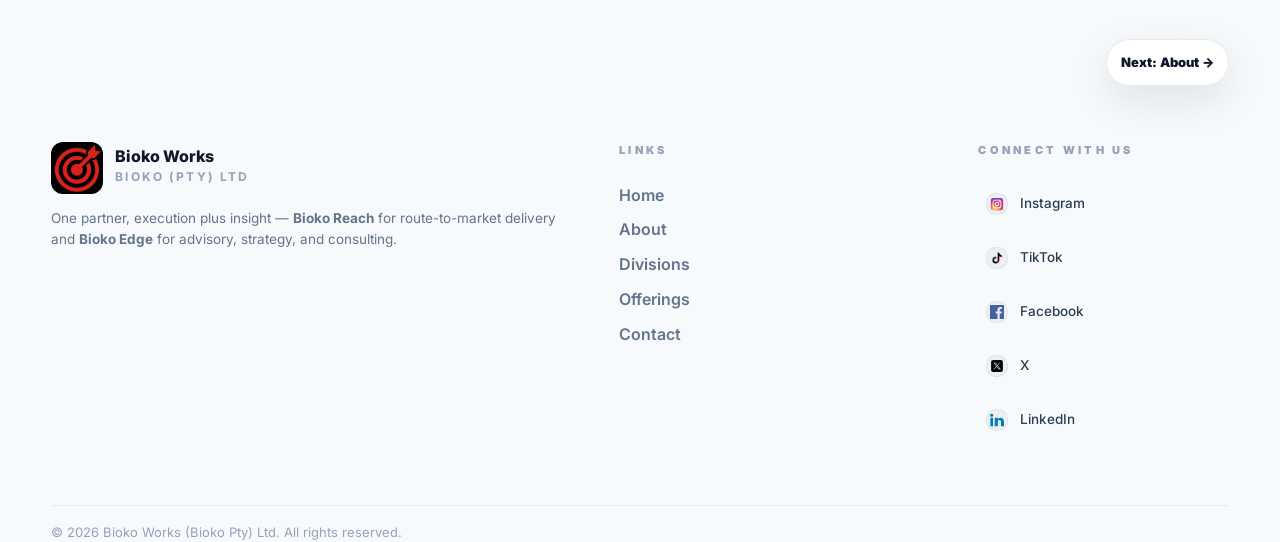
==== commit f4c95303: "Add home story section and update hero text Added a new home story section with content about Bioko " ====
--- a/index.html
+++ b/index.html
@@ -31,7 +31,6 @@
         <span class="burger" aria-hidden="true"></span>
       </button>
 
-      
       <nav class="nav" id="site-nav" aria-label="Primary navigation">
         <a class="nav-link" href="index.html" data-page="home">Home</a>
         <a class="nav-link" href="about.html" data-page="about">About</a>
@@ -51,7 +50,6 @@
         <a class="nav-link" href="contact.html" data-page="contact">Contact</a>
         <a class="btn btn-primary btn-header" href="contact.html">Request a Call</a>
       </nav>
-
     </div>
   </header>
 
@@ -65,8 +63,8 @@
           <div class="pill">COMMERCIAL SOLUTIONS' GROUP</div>
 
           <h1 class="hero-title">
-            Built to make<br />
-            trade work.
+            From insight<br />
+            to impact.
           </h1>
 
           <p class="hero-sub">
@@ -104,6 +102,160 @@
             </div>
             <div class="float-kicker">BIOKO REACH</div>
             <div class="float-sub">DISTRIBUTION • EXECUTION</div>
+          </div>
+        </div>
+      </div>
+    </section>
+
+    <!-- HOME STORY -->
+    <section class="section home-story">
+      <div class="container">
+        <div class="about-grid home-story-grid">
+          <div class="about-media home-story-media">
+            <img src="assets/distribution-warehouse.jpg" alt="Bioko Works warehouse and distribution operations" />
+
+            <div class="story-badge">
+              <strong>10+</strong>
+              <span>Years of execution-led commercial experience</span>
+            </div>
+          </div>
+
+          <div class="about-copy home-story-copy">
+            <div class="kicker">OUR STORY</div>
+
+            <h2 class="h2 story-title">
+              One partner, execution
+              <span class="accent story-kinetic">plus insight.</span>
+            </h2>
+
+            <p class="body story-lead">
+              Bioko Works is a commercial strategy and execution firm built to help brands move with clarity,
+              speed, and market relevance. We bridge the gap between high-level commercial thinking and ground-level
+              execution, ensuring products do not just reach the market, but perform in it.
+            </p>
+
+            <div class="feature-cards story-feature-cards">
+              <article class="mini-card story-mini">
+                <div class="mini-icon mini-icon-orange">↗</div>
+                <h3>Trusted Execution</h3>
+                <p>Operationally capable delivery across route-to-market, visibility, and in-store performance.</p>
+              </article>
+
+              <article class="mini-card story-mini">
+                <div class="mini-icon mini-icon-blue">✦</div>
+                <h3>Commercial Strategy</h3>
+                <p>Sharper advisory support that helps clients make better growth, market, and channel decisions.</p>
+              </article>
+
+              <article class="mini-card story-mini">
+                <div class="mini-icon mini-icon-blue">◎</div>
+                <h3>Two Specialist Arms</h3>
+                <p>Bioko Reach for execution in market. Bioko Edge for insight, advisory, and commercial advantage.</p>
+              </article>
+
+              <article class="mini-card story-mini">
+                <div class="mini-icon mini-icon-orange">●</div>
+                <h3>Built to Scale</h3>
+                <p>A structure designed to support today’s delivery work and tomorrow’s higher-value consulting growth.</p>
+              </article>
+            </div>
+          </div>
+        </div>
+      </div>
+    </section>
+
+    <!-- HOME DIVISIONS SPLIT -->
+    <section class="section home-split">
+      <div class="container">
+        <div class="center-head">
+          <div class="kicker">FROM INSIGHT TO IMPACT</div>
+          <h2 class="h2">Two specialist arms. One commercial engine.</h2>
+          <p class="subhead">
+            Bioko Works combines strategic clarity and operational execution so clients can engage at the level they need,
+            while still benefiting from one integrated partner.
+          </p>
+        </div>
+
+        <div class="home-division-grid">
+          <article class="home-division-card home-division-card--edge">
+            <div class="home-division-top">
+              <div class="home-division-pill">BIOKO EDGE</div>
+              <div class="home-division-type">ADVISORY • STRATEGY • CONSULTING</div>
+            </div>
+
+            <h3 class="home-division-title">Sharper strategy. Better outcomes.</h3>
+
+            <p class="home-division-body">
+              Bioko Edge positions the group as more than a distributor. It brings insight, intelligence,
+              and competitive advantage to clients who need commercial clarity, better decisions, and growth-focused support.
+            </p>
+
+            <ul class="home-division-list">
+              <li>Commercial strategy</li>
+              <li>Route-to-market advisory</li>
+              <li>Growth and market insight</li>
+              <li>Decision support for brands and principals</li>
+            </ul>
+
+            <a class="btn btn-primary" href="bioko-edge.html">Explore Bioko Edge</a>
+          </article>
+
+          <article class="home-division-card home-division-card--reach">
+            <div class="home-division-top">
+              <div class="home-division-pill">BIOKO REACH</div>
+              <div class="home-division-type">DISTRIBUTION • EXECUTION • ACTIVATION</div>
+            </div>
+
+            <h3 class="home-division-title">From warehouse to shelf.</h3>
+
+            <p class="home-division-body">
+              Bioko Reach speaks directly to market access, coverage, availability, and physical execution.
+              It is the route-to-market arm focused on visible delivery, retailer support, and on-the-ground brand presence.
+            </p>
+
+            <ul class="home-division-list">
+              <li>Distribution operations</li>
+              <li>In-market execution</li>
+              <li>Brand activations</li>
+              <li>Shelf visibility and retail support</li>
+            </ul>
+
+            <a class="btn btn-primary" href="bioko-reach.html">Explore Bioko Reach</a>
+          </article>
+        </div>
+      </div>
+    </section>
+
+    <!-- HOME CAPABILITIES BAND -->
+    <section class="section home-capabilities">
+      <div class="container">
+        <div class="home-capabilities-wrap">
+          <div class="home-capabilities-copy">
+            <div class="kicker">WHY THIS STRUCTURE WORKS</div>
+            <h2 class="h3">Advice informed by real execution data.</h2>
+            <p class="lead">
+              The Bioko Works model separates execution and thinking clearly, while strengthening credibility through
+              a single brand that can deliver, advise, and grow with clients over time.
+            </p>
+          </div>
+
+          <div class="home-capabilities-grid">
+            <article class="capability-chip">
+              <strong>Execution</strong>
+              <span>Delivery, coverage, market presence</span>
+            </article>
+            <article class="capability-chip">
+              <strong>Insight</strong>
+              <span>Sharper decisions and commercial intelligence</span>
+            </article>
+            <article class="capability-chip">
+              <strong>Credibility</strong>
+              <span>Operationally capable, not theoretical</span>
+            </article>
+            <article class="capability-chip">
+              <strong>Scalability</strong>
+              <span>Built for future growth and new mandates</span>
+            </article>
           </div>
         </div>
       </div>
@@ -147,7 +299,7 @@
         </div>
       </div>
 
-     <div class="footer-social">
+      <div class="footer-social">
         <div class="footer-col-title">CONNECT WITH US</div>
 
         <ul class="social-links" aria-label="Social links">
@@ -192,4 +344,4 @@
 
   <script src="script.js"></script>
 </body>
-</html>+</html>
--- a/style.css
+++ b/style.css
@@ -720,6 +720,149 @@
 /* Optional: slightly reduce the heading block spacing inside products */
 #reach-products.products--reach .subhead{
   margin-bottom: 22px; /* default is 34px */
+}
+
+/* =========================================================
+   BIOKO REACH — ACTIVATION SHOWCASE CAROUSEL
+========================================================= */
+.activation-showcase{
+  margin-top: 30px;
+  padding: 6px 0 22px;
+}
+
+.activation-showcase__head{
+  display: grid;
+  grid-template-columns: 1fr 1fr;
+  gap: 18px;
+  align-items: end;
+  margin-bottom: 18px;
+}
+
+.activation-showcase__intro{
+  margin: 0;
+  color: var(--muted);
+  max-width: 560px;
+  justify-self: end;
+}
+
+.activation-carousel-wrap{
+  position: relative;
+  display: flex;
+  align-items: center;
+  gap: 12px;
+}
+
+.activation-carousel{
+  display: grid;
+  grid-auto-flow: column;
+  grid-auto-columns: calc(33.333% - 12px);
+  gap: 18px;
+  overflow-x: auto;
+  scroll-snap-type: x mandatory;
+  scroll-behavior: smooth;
+  padding: 4px 2px 12px;
+  scrollbar-width: none;
+  width: 100%;
+}
+
+.activation-carousel::-webkit-scrollbar{
+  display: none;
+}
+
+.activation-slide{
+  scroll-snap-align: start;
+  background: #fff;
+  border: 1px solid rgba(15,23,42,0.08);
+  border-radius: 22px;
+  overflow: hidden;
+  box-shadow: var(--shadow-md);
+  min-width: 0;
+}
+
+.activation-slide img{
+  width: 100%;
+  height: 260px;
+  object-fit: cover;
+  display: block;
+}
+
+.activation-slide__body{
+  padding: 18px 18px 20px;
+}
+
+.activation-slide__tag{
+  display: inline-block;
+  margin-bottom: 10px;
+  padding: 6px 10px;
+  border-radius: 999px;
+  background: rgba(227,30,36,0.08);
+  color: var(--orange);
+  font-size: 11px;
+  font-weight: 800;
+  letter-spacing: 0.08em;
+  text-transform: uppercase;
+}
+
+.activation-slide h4{
+  margin: 0 0 8px;
+  font-size: 18px;
+  line-height: 1.2;
+}
+
+.activation-slide p{
+  margin: 0;
+  color: var(--muted);
+  font-size: 14px;
+  line-height: 1.6;
+}
+
+.activation-nav{
+  flex: 0 0 auto;
+  width: 46px;
+  height: 46px;
+  border: 1px solid rgba(15,23,42,0.10);
+  border-radius: 999px;
+  background: #fff;
+  color: #111827;
+  font-size: 20px;
+  line-height: 1;
+  cursor: pointer;
+  box-shadow: var(--shadow-sm);
+  transition: transform 0.2s ease, box-shadow 0.2s ease, border-color 0.2s ease;
+}
+
+.activation-nav:hover{
+  transform: translateY(-1px);
+  border-color: rgba(227,30,36,0.35);
+  box-shadow: var(--shadow-md);
+}
+
+@media (max-width: 1100px){
+  .activation-showcase__head{
+    grid-template-columns: 1fr;
+  }
+
+  .activation-showcase__intro{
+    justify-self: start;
+  }
+
+  .activation-carousel{
+    grid-auto-columns: calc(50% - 10px);
+  }
+}
+
+@media (max-width: 700px){
+  .activation-carousel{
+    grid-auto-columns: 100%;
+  }
+
+  .activation-nav{
+    display: none;
+  }
+
+  .activation-slide img{
+    height: 220px;
+  }
 }
 
 .products-grid {
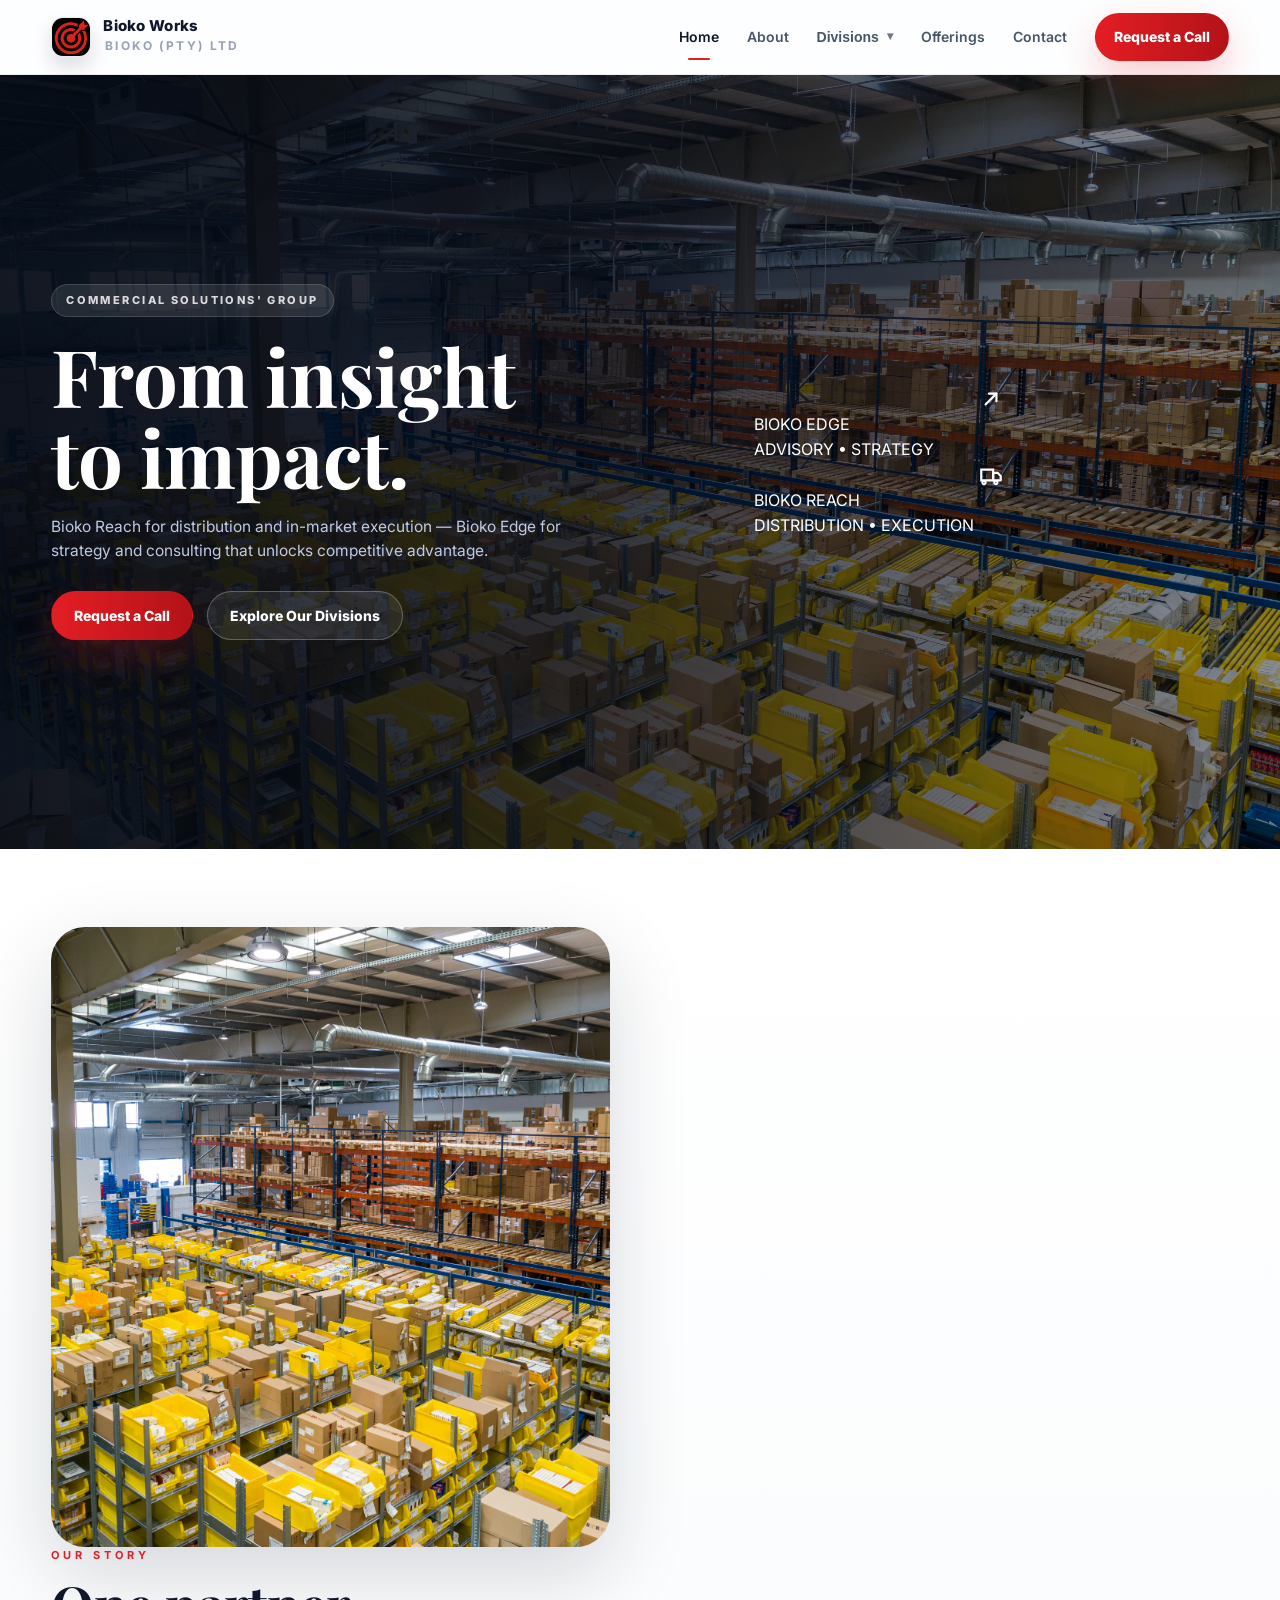
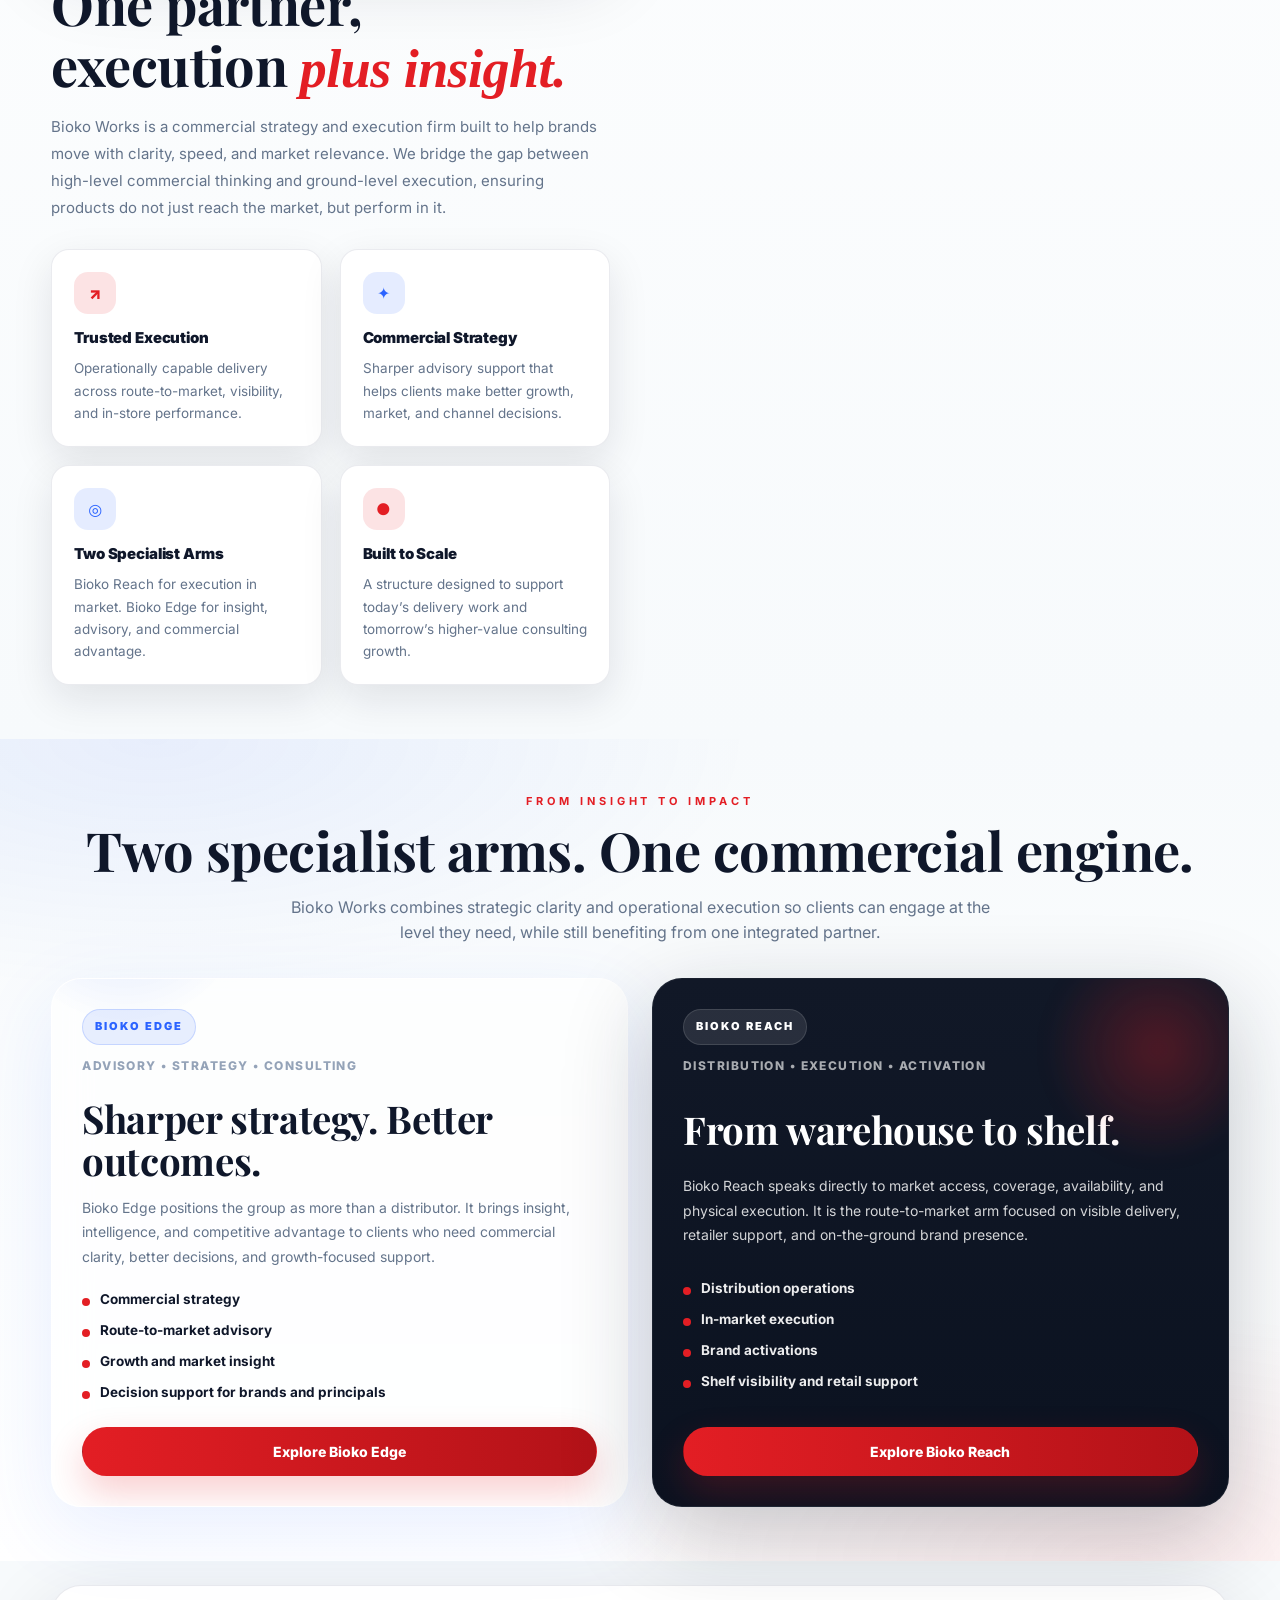
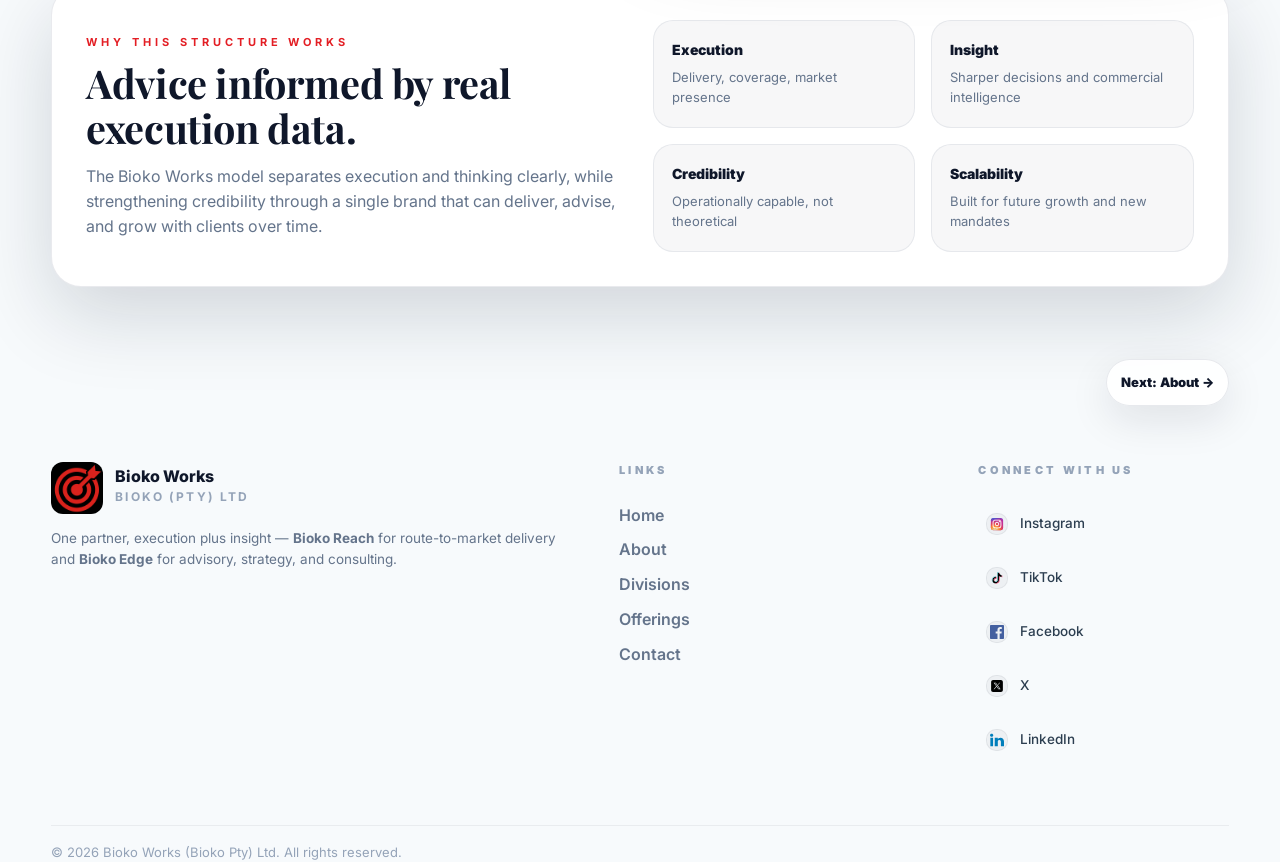
==== commit b8bf83cf: "Remove story badge from about section Removed story badge section from the about grid." ====
--- a/index.html
+++ b/index.html
@@ -114,11 +114,6 @@
           <div class="about-media home-story-media">
             <img src="assets/distribution-warehouse.jpg" alt="Bioko Works warehouse and distribution operations" />
 
-            <div class="story-badge">
-              <strong>10+</strong>
-              <span>Years of execution-led commercial experience</span>
-            </div>
-          </div>
 
           <div class="about-copy home-story-copy">
             <div class="kicker">OUR STORY</div>
--- a/style.css
+++ b/style.css
@@ -1,6 +1,6 @@
 /* style.css (UPDATED — multi-page + pager + division dropdown + activations + partner) */
 
-/* ----------------------------
+/* -------------------------
    Reset + Base
 ---------------------------- */
 *,
@@ -957,6 +957,341 @@
   font-size: 12px;
 }
 
+/* =========================================================
+   HOME — STORY / SPLIT / CAPABILITIES
+========================================================= */
+.home-story{
+  background:
+    linear-gradient(180deg, #ffffff 0%, #f7fafc 100%);
+  padding-top: 78px;
+  padding-bottom: 54px;
+}
+
+.home-story-grid{
+  align-items: center;
+}
+
+.home-story-media{
+  position: relative;
+}
+
+.home-story-media img{
+  min-height: 620px;
+  object-fit: cover;
+  object-position: center;
+  border-radius: 34px;
+}
+
+.story-badge{
+  position: absolute;
+  right: -24px;
+  bottom: 32px;
+  width: min(220px, 46%);
+  background: rgba(255,255,255,0.94);
+  border: 1px solid rgba(229,231,235,0.95);
+  border-radius: 24px;
+  box-shadow: var(--shadow-lg);
+  padding: 22px 20px;
+  backdrop-filter: blur(14px);
+}
+
+.story-badge strong{
+  display: block;
+  color: var(--orange);
+  font-size: 42px;
+  line-height: 1;
+  font-weight: 900;
+  margin-bottom: 8px;
+}
+
+.story-badge span{
+  display: block;
+  color: #0f172a;
+  font-size: 12px;
+  line-height: 1.45;
+  font-weight: 800;
+  letter-spacing: 0.12em;
+  text-transform: uppercase;
+}
+
+.story-title{
+  max-width: 620px;
+}
+
+.story-kinetic{
+  font-style: italic;
+}
+
+.story-lead{
+  margin: 0;
+  color: var(--muted);
+  max-width: 620px;
+  font-size: 15px;
+  line-height: 1.8;
+}
+
+.story-feature-cards{
+  margin-top: 28px;
+}
+
+.story-mini{
+  min-height: 162px;
+}
+
+.story-mini h3{
+  font-size: 15px;
+  font-weight: 900;
+}
+
+.story-mini p{
+  line-height: 1.65;
+}
+
+/* split section */
+.home-split{
+  position: relative;
+  background:
+    radial-gradient(1000px 420px at 12% 0%, rgba(43,99,255,0.08), rgba(255,255,255,0) 60%),
+    radial-gradient(900px 420px at 88% 100%, rgba(227,30,36,0.08), rgba(255,255,255,0) 60%),
+    linear-gradient(180deg, #f7fafc 0%, #ffffff 100%);
+  padding-top: 54px;
+  padding-bottom: 54px;
+}
+
+.home-division-grid{
+  display: grid;
+  grid-template-columns: repeat(2, 1fr);
+  gap: 24px;
+  margin-top: 34px;
+}
+
+.home-division-card{
+  position: relative;
+  overflow: hidden;
+  border-radius: 30px;
+  padding: 30px;
+  min-height: 430px;
+  display: flex;
+  flex-direction: column;
+  justify-content: space-between;
+}
+
+.home-division-card--edge{
+  background: rgba(255,255,255,0.62);
+  border: 1px solid rgba(255,255,255,0.65);
+  box-shadow: 0 24px 80px rgba(43, 99, 255, 0.10);
+  backdrop-filter: blur(18px);
+}
+
+.home-division-card--edge::before{
+  content: "";
+  position: absolute;
+  inset: -40% auto auto -10%;
+  width: 260px;
+  height: 260px;
+  border-radius: 50%;
+  background: radial-gradient(circle, rgba(43,99,255,0.16), rgba(43,99,255,0) 68%);
+  pointer-events: none;
+}
+
+.home-division-card--reach{
+  background:
+    linear-gradient(180deg, #111827 0%, #0b1220 100%);
+  border: 1px solid rgba(255,255,255,0.06);
+  box-shadow: 0 28px 90px rgba(15, 23, 42, 0.24);
+  color: #fff;
+}
+
+.home-division-card--reach::before{
+  content: "";
+  position: absolute;
+  right: -40px;
+  top: -40px;
+  width: 220px;
+  height: 220px;
+  border-radius: 40px;
+  background: radial-gradient(circle, rgba(227,30,36,0.30), rgba(227,30,36,0) 72%);
+  filter: blur(10px);
+  pointer-events: none;
+}
+
+.home-division-top{
+  margin-bottom: 22px;
+}
+
+.home-division-pill{
+  display: inline-flex;
+  align-items: center;
+  padding: 8px 12px;
+  border-radius: 999px;
+  font-size: 11px;
+  font-weight: 900;
+  letter-spacing: 0.18em;
+  margin-bottom: 12px;
+}
+
+.home-division-card--edge .home-division-pill{
+  background: rgba(43,99,255,0.10);
+  color: var(--blue);
+  border: 1px solid rgba(43,99,255,0.18);
+}
+
+.home-division-card--reach .home-division-pill{
+  background: rgba(255,255,255,0.10);
+  color: #fff;
+  border: 1px solid rgba(255,255,255,0.12);
+}
+
+.home-division-type{
+  font-size: 12px;
+  font-weight: 800;
+  letter-spacing: 0.12em;
+  color: #94a3b8;
+}
+
+.home-division-card--reach .home-division-type{
+  color: rgba(255,255,255,0.64);
+}
+
+.home-division-title{
+  font-family: "Playfair Display", serif;
+  font-size: clamp(28px, 3vw, 40px);
+  line-height: 1.1;
+  margin: 0 0 14px;
+}
+
+.home-division-body{
+  margin: 0 0 20px;
+  font-size: 14px;
+  line-height: 1.75;
+  color: var(--muted);
+  max-width: 520px;
+}
+
+.home-division-card--reach .home-division-body{
+  color: rgba(255,255,255,0.82);
+}
+
+.home-division-list{
+  list-style: none;
+  padding: 0;
+  margin: 0 0 24px;
+  display: grid;
+  gap: 10px;
+}
+
+.home-division-list li{
+  position: relative;
+  padding-left: 18px;
+  font-size: 13.5px;
+  font-weight: 700;
+}
+
+.home-division-list li::before{
+  content: "";
+  position: absolute;
+  left: 0;
+  top: 9px;
+  width: 8px;
+  height: 8px;
+  border-radius: 50%;
+  background: var(--orange);
+}
+
+.home-division-card--reach .home-division-list li{
+  color: rgba(255,255,255,0.92);
+}
+
+/* capabilities */
+.home-capabilities{
+  padding-top: 24px;
+  padding-bottom: 72px;
+}
+
+.home-capabilities-wrap{
+  background: #fff;
+  border: 1px solid rgba(229,231,235,0.85);
+  border-radius: 30px;
+  box-shadow: var(--shadow-lg);
+  padding: 34px;
+  display: grid;
+  grid-template-columns: 1fr 1fr;
+  gap: 26px;
+  align-items: center;
+}
+
+.home-capabilities-grid{
+  display: grid;
+  grid-template-columns: repeat(2, 1fr);
+  gap: 16px;
+}
+
+.capability-chip{
+  background: rgba(15,23,42,0.03);
+  border: 1px solid rgba(229,231,235,0.9);
+  border-radius: 20px;
+  padding: 18px 18px 20px;
+}
+
+.capability-chip strong{
+  display: block;
+  margin-bottom: 6px;
+  font-size: 14px;
+  font-weight: 900;
+  color: #0f172a;
+}
+
+.capability-chip span{
+  display: block;
+  color: var(--muted);
+  font-size: 13px;
+  line-height: 1.55;
+}
+
+@media (max-width: 1100px){
+  .home-division-grid,
+  .home-capabilities-wrap{
+    grid-template-columns: 1fr;
+  }
+
+  .story-badge{
+    right: 20px;
+    bottom: 20px;
+    width: min(240px, 54%);
+  }
+}
+
+@media (max-width: 980px){
+  .home-story-media img{
+    min-height: 420px;
+  }
+
+  .home-capabilities-grid{
+    grid-template-columns: 1fr 1fr;
+  }
+}
+
+@media (max-width: 640px){
+  .story-badge{
+    position: static;
+    width: 100%;
+    margin-top: 14px;
+  }
+
+  .home-division-card{
+    min-height: auto;
+    padding: 24px;
+  }
+
+  .home-capabilities-wrap{
+    padding: 24px;
+  }
+
+  .home-capabilities-grid{
+    grid-template-columns: 1fr;
+  }
+}
+
 /* Responsive */
 @media (max-width: 900px) {
   .products-grid {
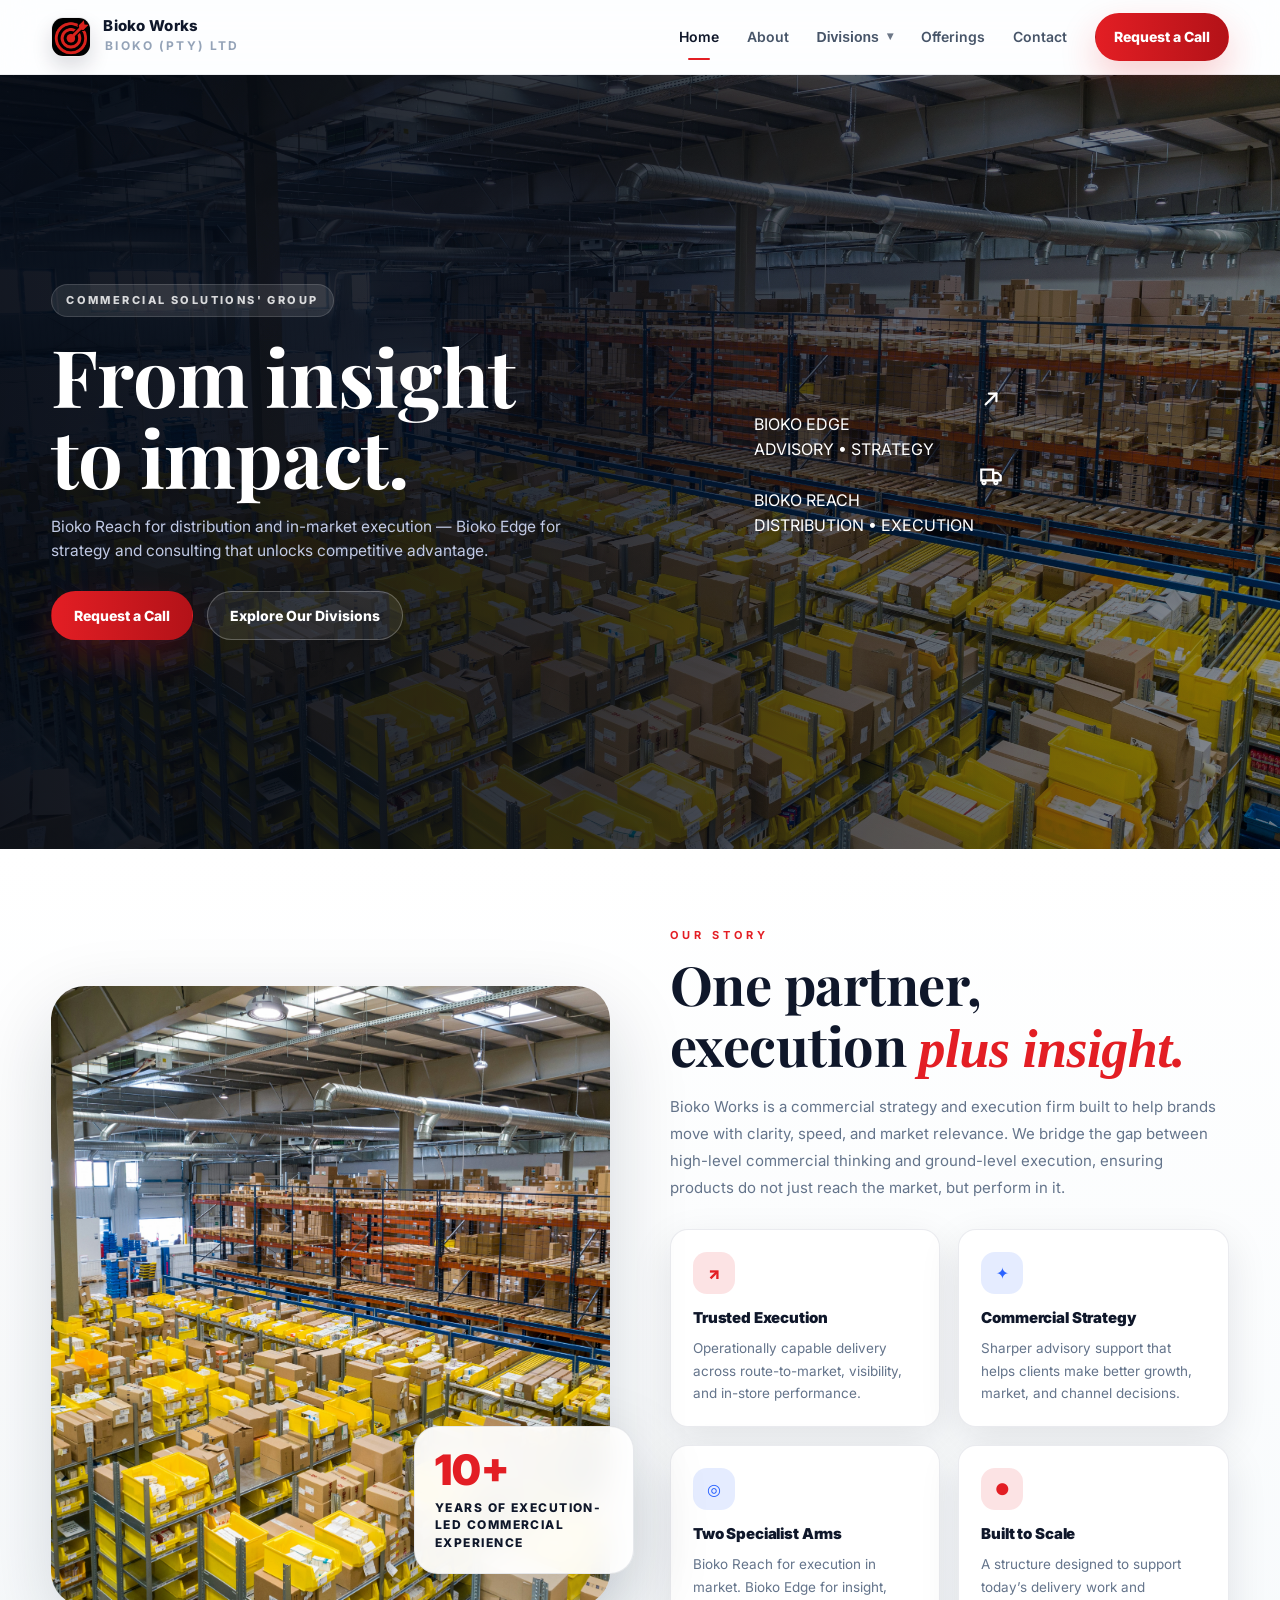
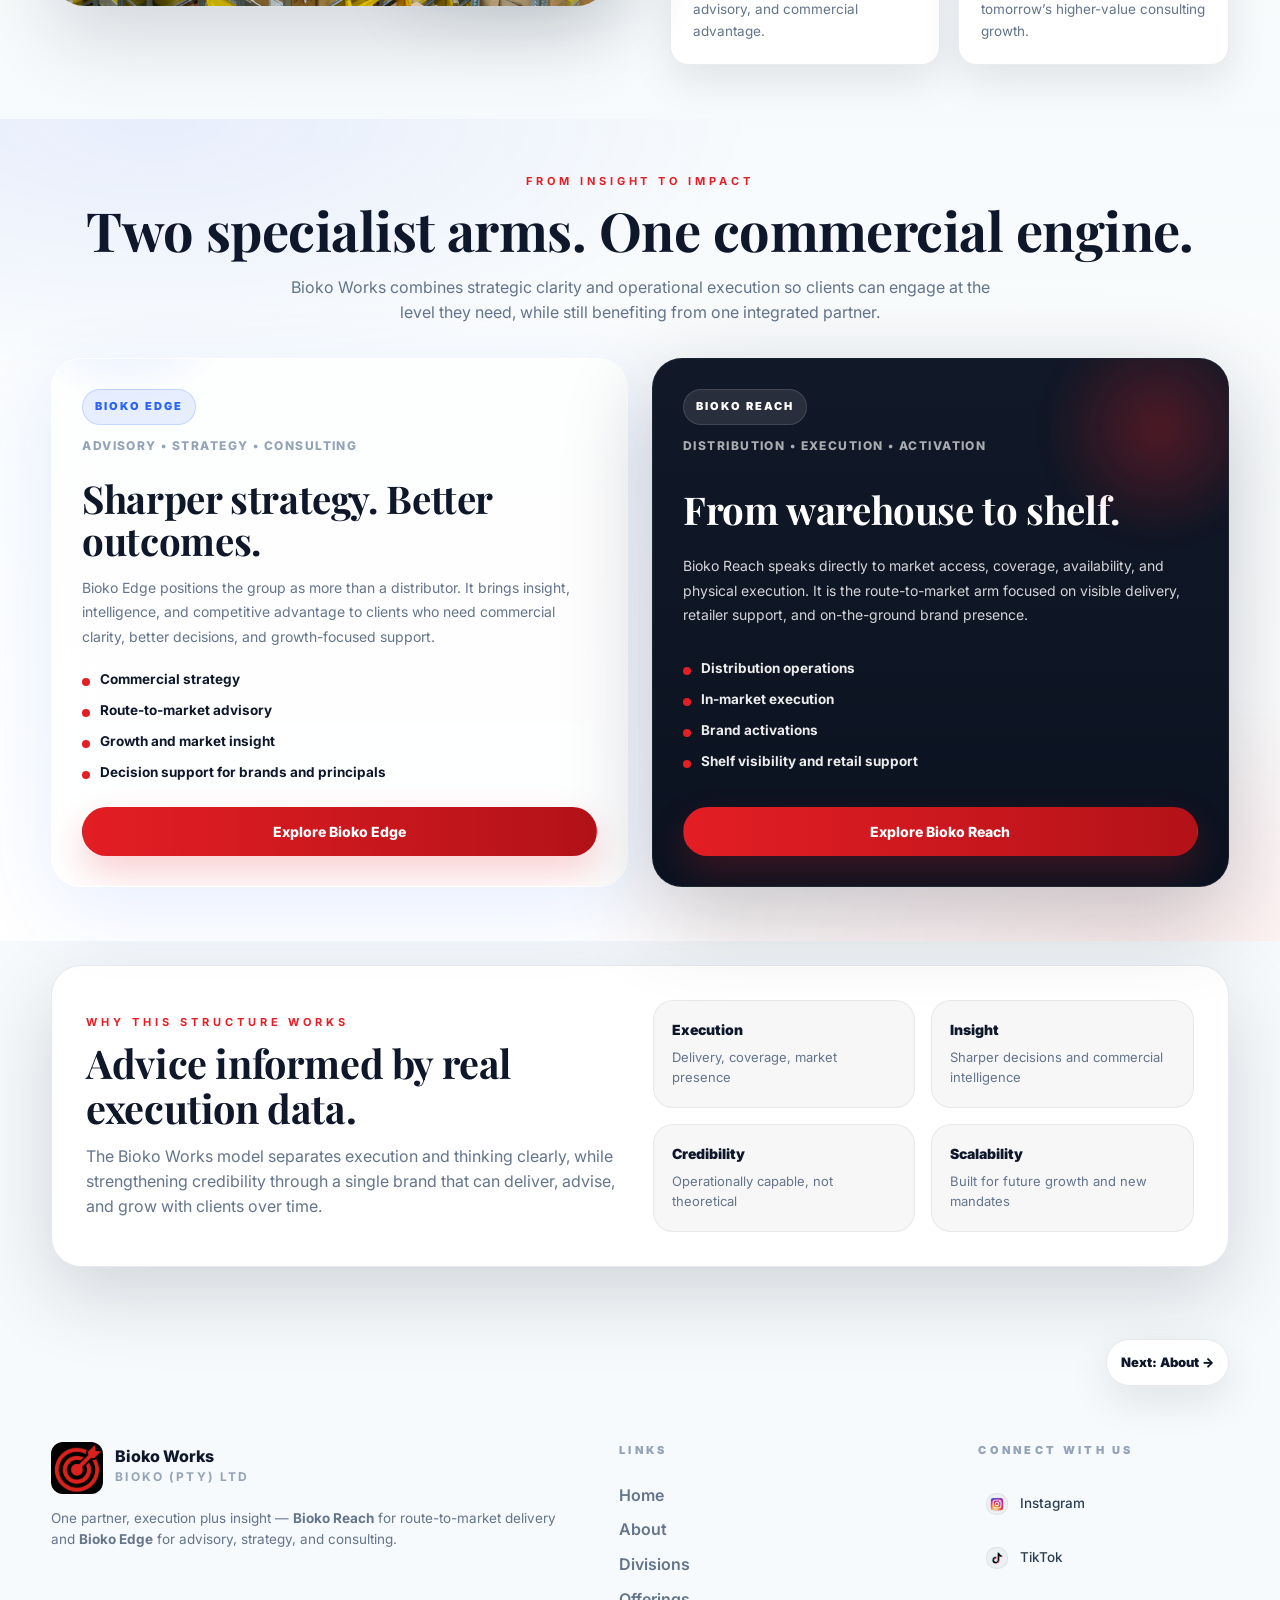
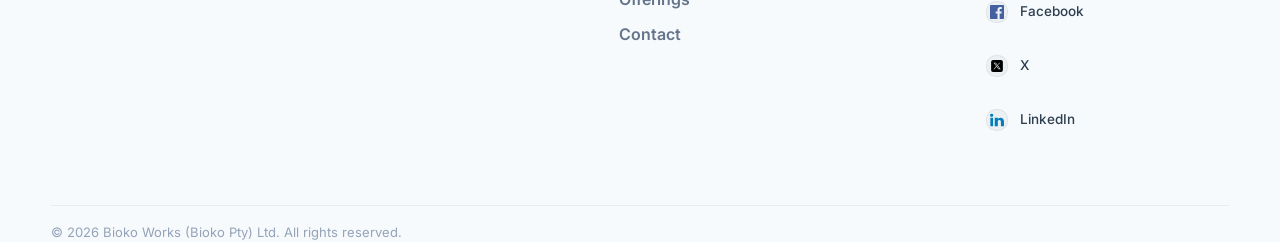
==== commit 8521db7e: "Add story badge with experience details" ====
--- a/index.html
+++ b/index.html
@@ -114,6 +114,11 @@
           <div class="about-media home-story-media">
             <img src="assets/distribution-warehouse.jpg" alt="Bioko Works warehouse and distribution operations" />
 
+            <div class="story-badge">
+              <strong>10+</strong>
+              <span>Years of execution-led commercial experience</span>
+            </div>
+          </div>
 
           <div class="about-copy home-story-copy">
             <div class="kicker">OUR STORY</div>
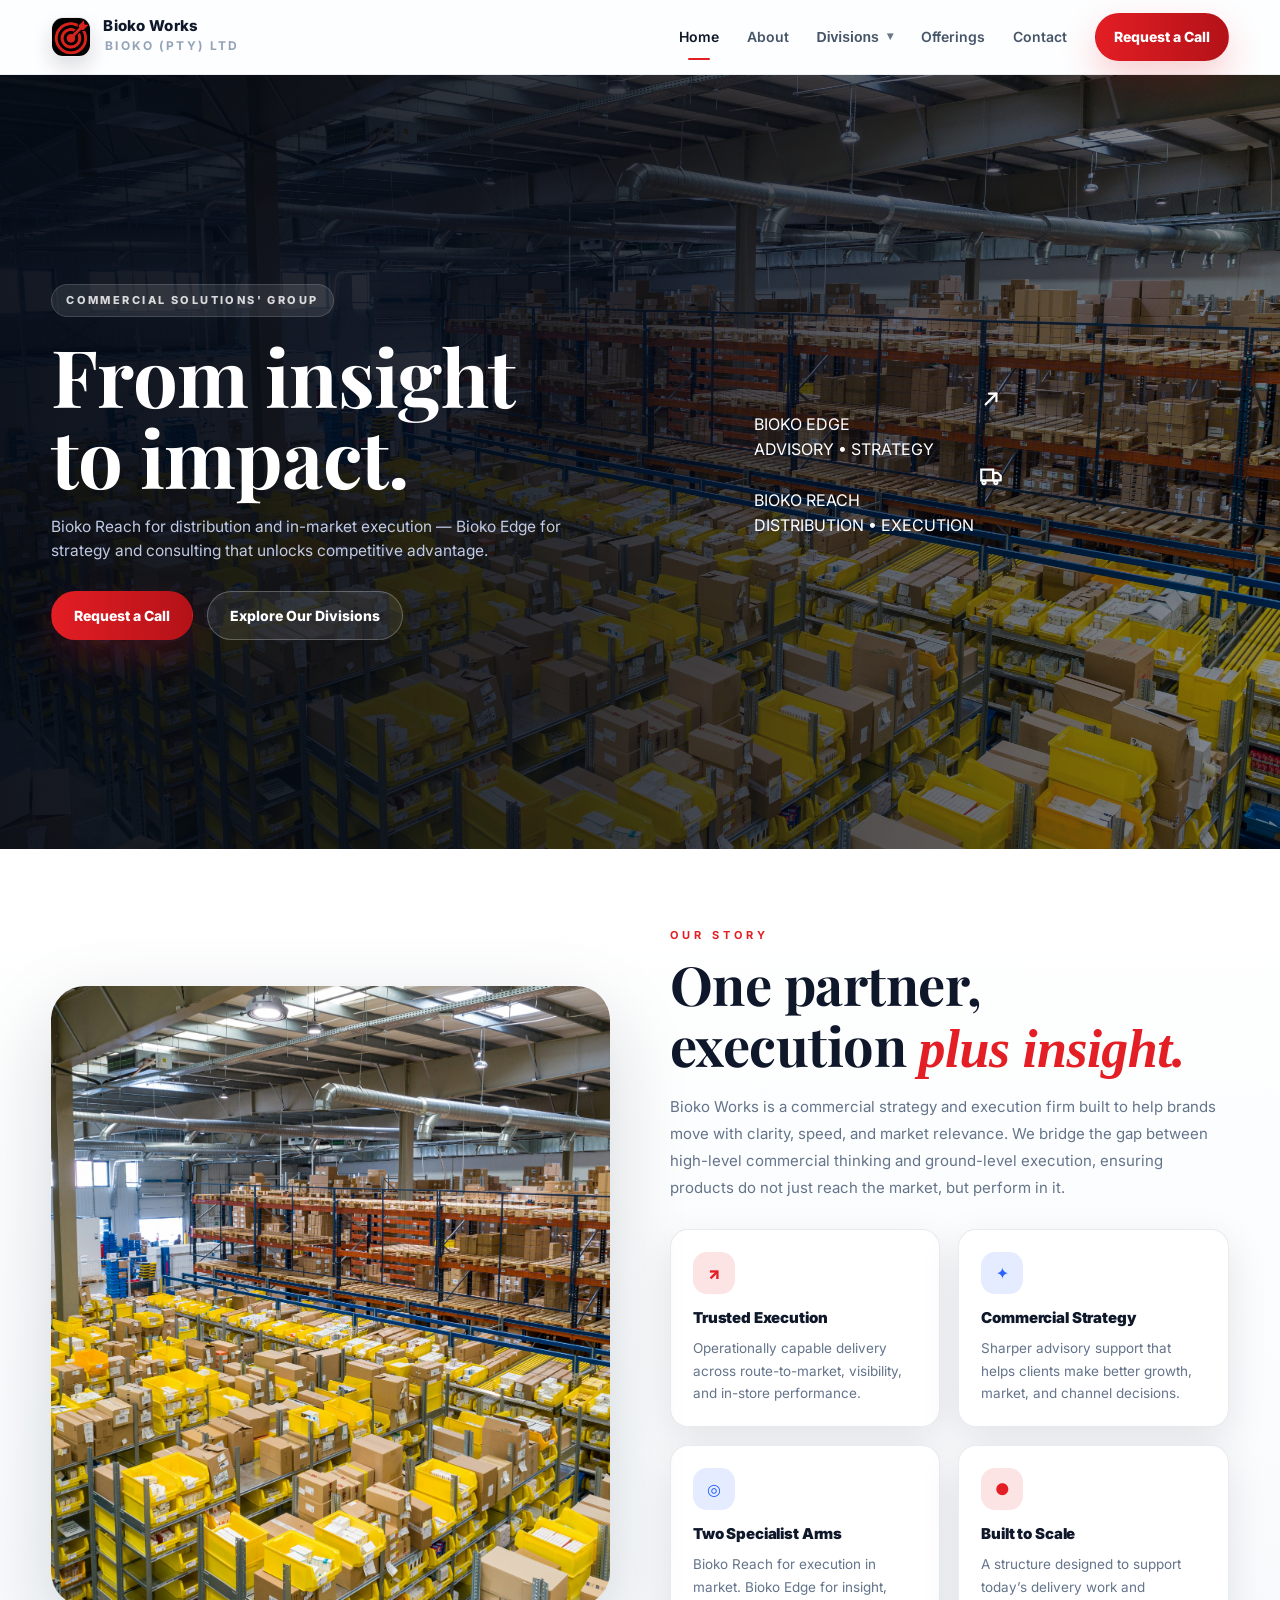
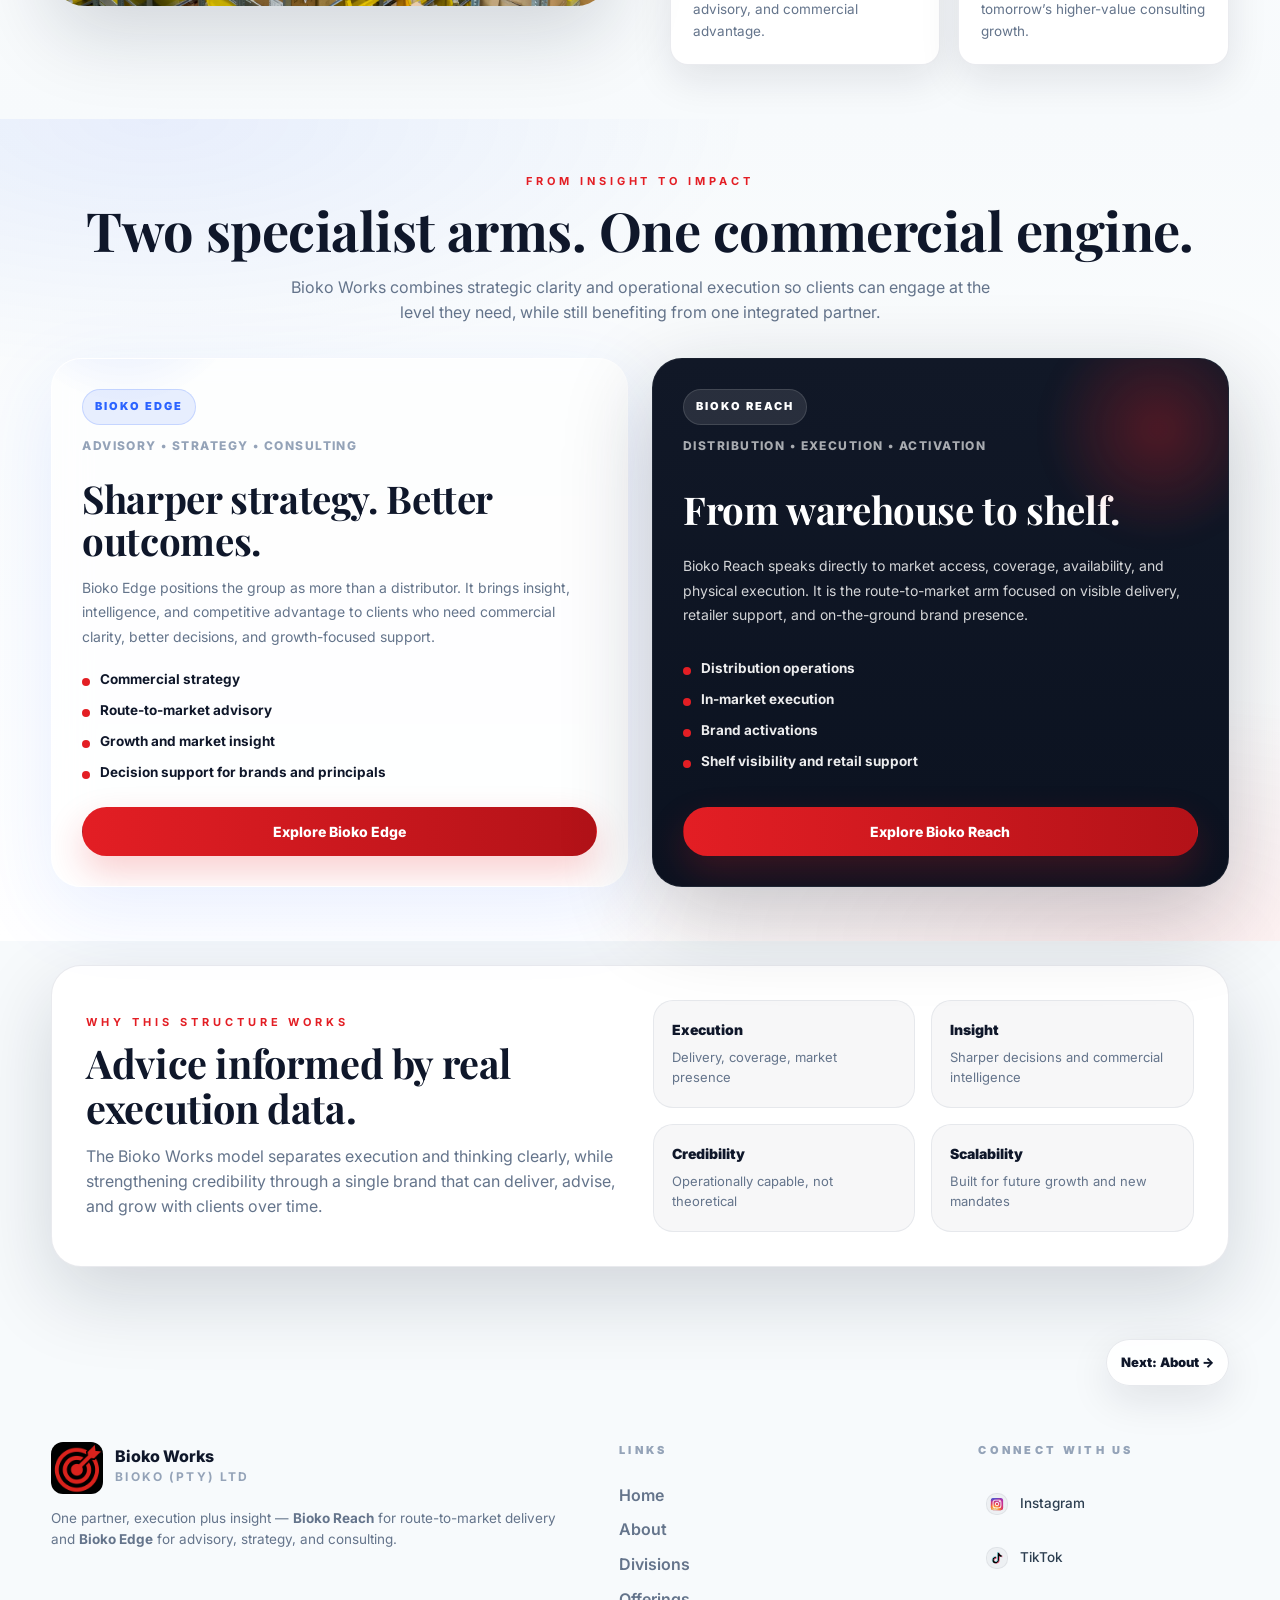
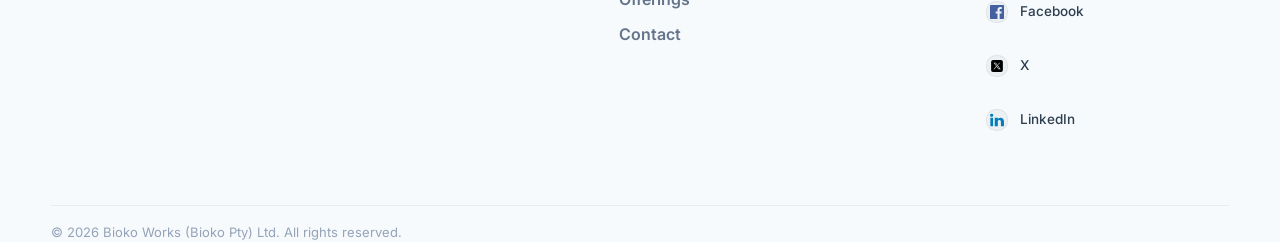
==== commit 17377b19: "Remove story badge from about section Removed story badge displaying years of experience." ====
--- a/index.html
+++ b/index.html
@@ -114,10 +114,6 @@
           <div class="about-media home-story-media">
             <img src="assets/distribution-warehouse.jpg" alt="Bioko Works warehouse and distribution operations" />
 
-            <div class="story-badge">
-              <strong>10+</strong>
-              <span>Years of execution-led commercial experience</span>
-            </div>
           </div>
 
           <div class="about-copy home-story-copy">
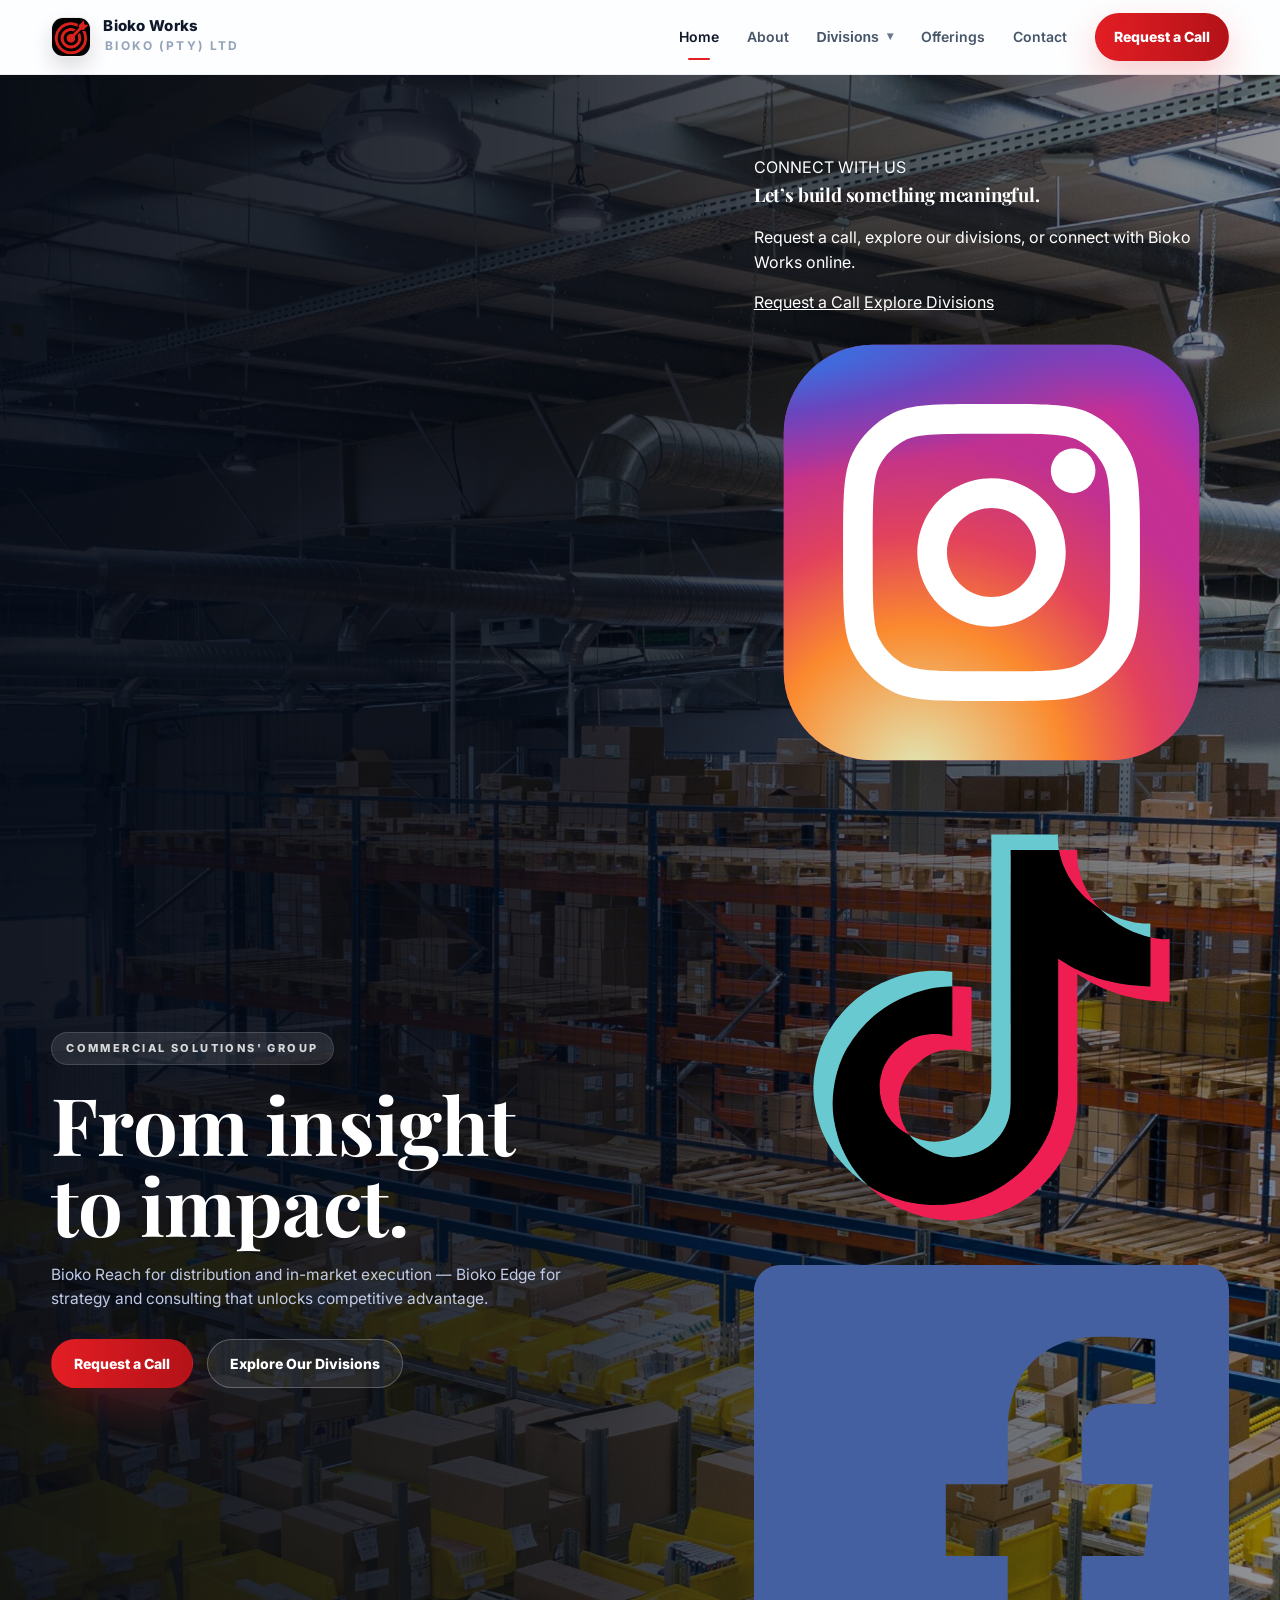
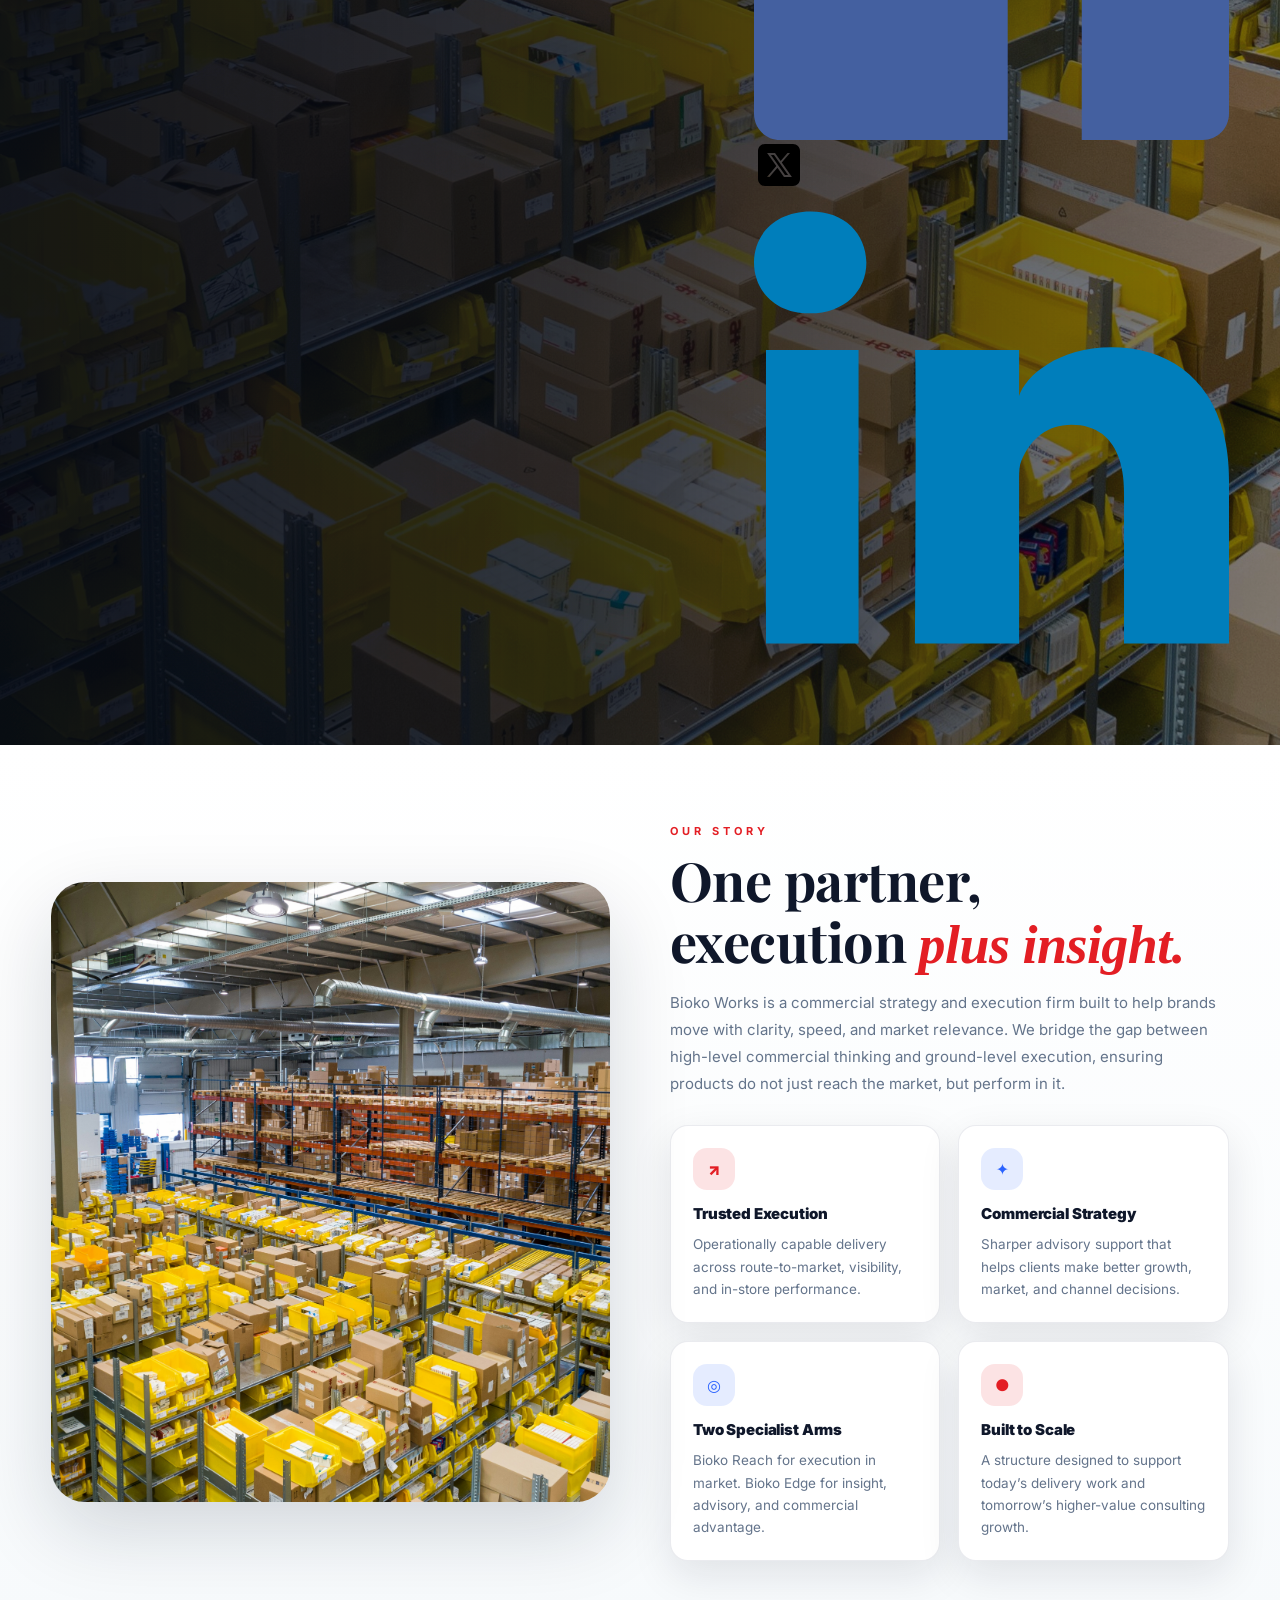
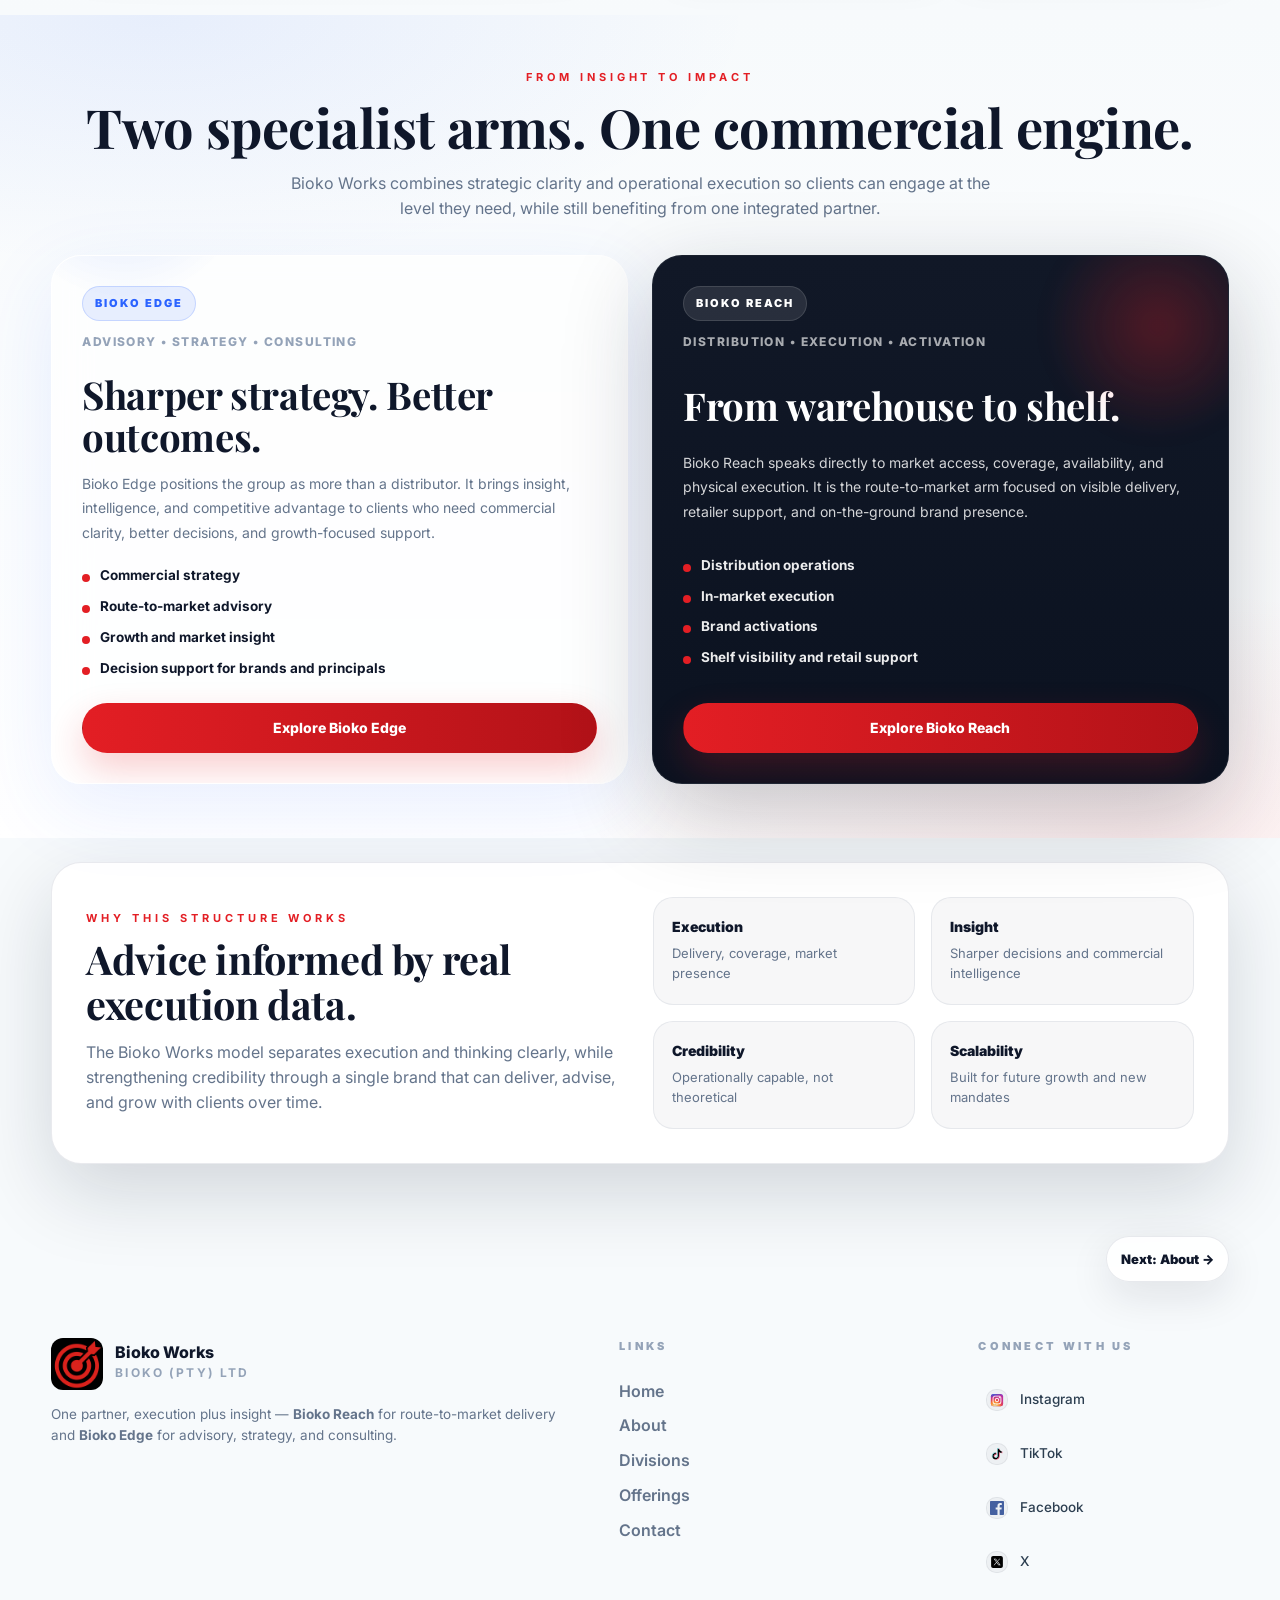
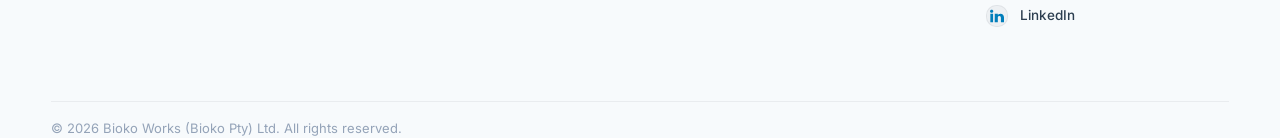
==== commit a8ae49c0: "Add hero connect section with social links Added a new section for connecting with Bioko Works, incl" ====
--- a/index.html
+++ b/index.html
@@ -79,31 +79,40 @@
           </div>
         </div>
 
-        <div class="hero-right">
-          <div class="float-card edge">
-            <div class="float-icon" aria-hidden="true">
-              <svg viewBox="0 0 24 24" fill="none">
-                <path d="M7 17L17 7" stroke="currentColor" stroke-width="2" stroke-linecap="round"/>
-                <path d="M10 7h7v7" stroke="currentColor" stroke-width="2" stroke-linecap="round" stroke-linejoin="round"/>
-              </svg>
-            </div>
-            <div class="float-kicker">BIOKO EDGE</div>
-            <div class="float-sub">ADVISORY • STRATEGY</div>
-          </div>
-
-          <div class="float-card reach">
-            <div class="float-icon" aria-hidden="true">
-              <svg viewBox="0 0 24 24" fill="none">
-                <path d="M3 7h11v10H3V7Z" stroke="currentColor" stroke-width="2"/>
-                <path d="M14 10h4l3 3v4h-7v-7Z" stroke="currentColor" stroke-width="2" stroke-linejoin="round"/>
-                <path d="M7 19a1.5 1.5 0 1 0 0 .01" stroke="currentColor" stroke-width="2" stroke-linecap="round"/>
-                <path d="M18 19a1.5 1.5 0 1 0 0 .01" stroke="currentColor" stroke-width="2" stroke-linecap="round"/>
-              </svg>
-            </div>
-            <div class="float-kicker">BIOKO REACH</div>
-            <div class="float-sub">DISTRIBUTION • EXECUTION</div>
-          </div>
-        </div>
+<div class="hero-right">
+  <aside class="hero-connect-minimal">
+    <span class="hero-connect-tag">CONNECT WITH US</span>
+
+    <h3 class="hero-connect-heading">Let’s build something meaningful.</h3>
+
+    <p class="hero-connect-copy">
+      Request a call, explore our divisions, or connect with Bioko Works online.
+    </p>
+
+    <div class="hero-connect-buttons">
+      <a href="#contact" class="hero-connect-btn hero-connect-btn--primary">Request a Call</a>
+      <a href="#divisions" class="hero-connect-btn hero-connect-btn--ghost">Explore Divisions</a>
+    </div>
+
+    <div class="hero-connect-socials" aria-label="Social links">
+  <a href="https://www.instagram.com/bioko.works" target="_blank" rel="noopener" aria-label="Instagram">
+    <img src="assets/icons/instagram.svg" alt="">
+  </a>
+  <a href="https://www.tiktok.com/@bioko.works" target="_blank" rel="noopener" aria-label="TikTok">
+    <img src="assets/icons/tiktok.svg" alt="">
+  </a>
+  <a href="https://www.facebook.com/profile.php?id=61588310990713" target="_blank" rel="noopener" aria-label="Facebook">
+    <img src="assets/icons/facebook.svg" alt="">
+  </a>
+  <a href="https://x.com/BiokoWorks" target="_blank" rel="noopener" aria-label="X">
+    <img src="assets/icons/x.svg" alt="">
+  </a>
+  <a href="https://www.linkedin.com/in/bioko-works-85bb0b3b0" target="_blank" rel="noopener" aria-label="LinkedIn">
+    <img src="assets/icons/linkedin.svg" alt="">
+  </a>
+</div>
+  </aside>
+</div>
       </div>
     </section>
 
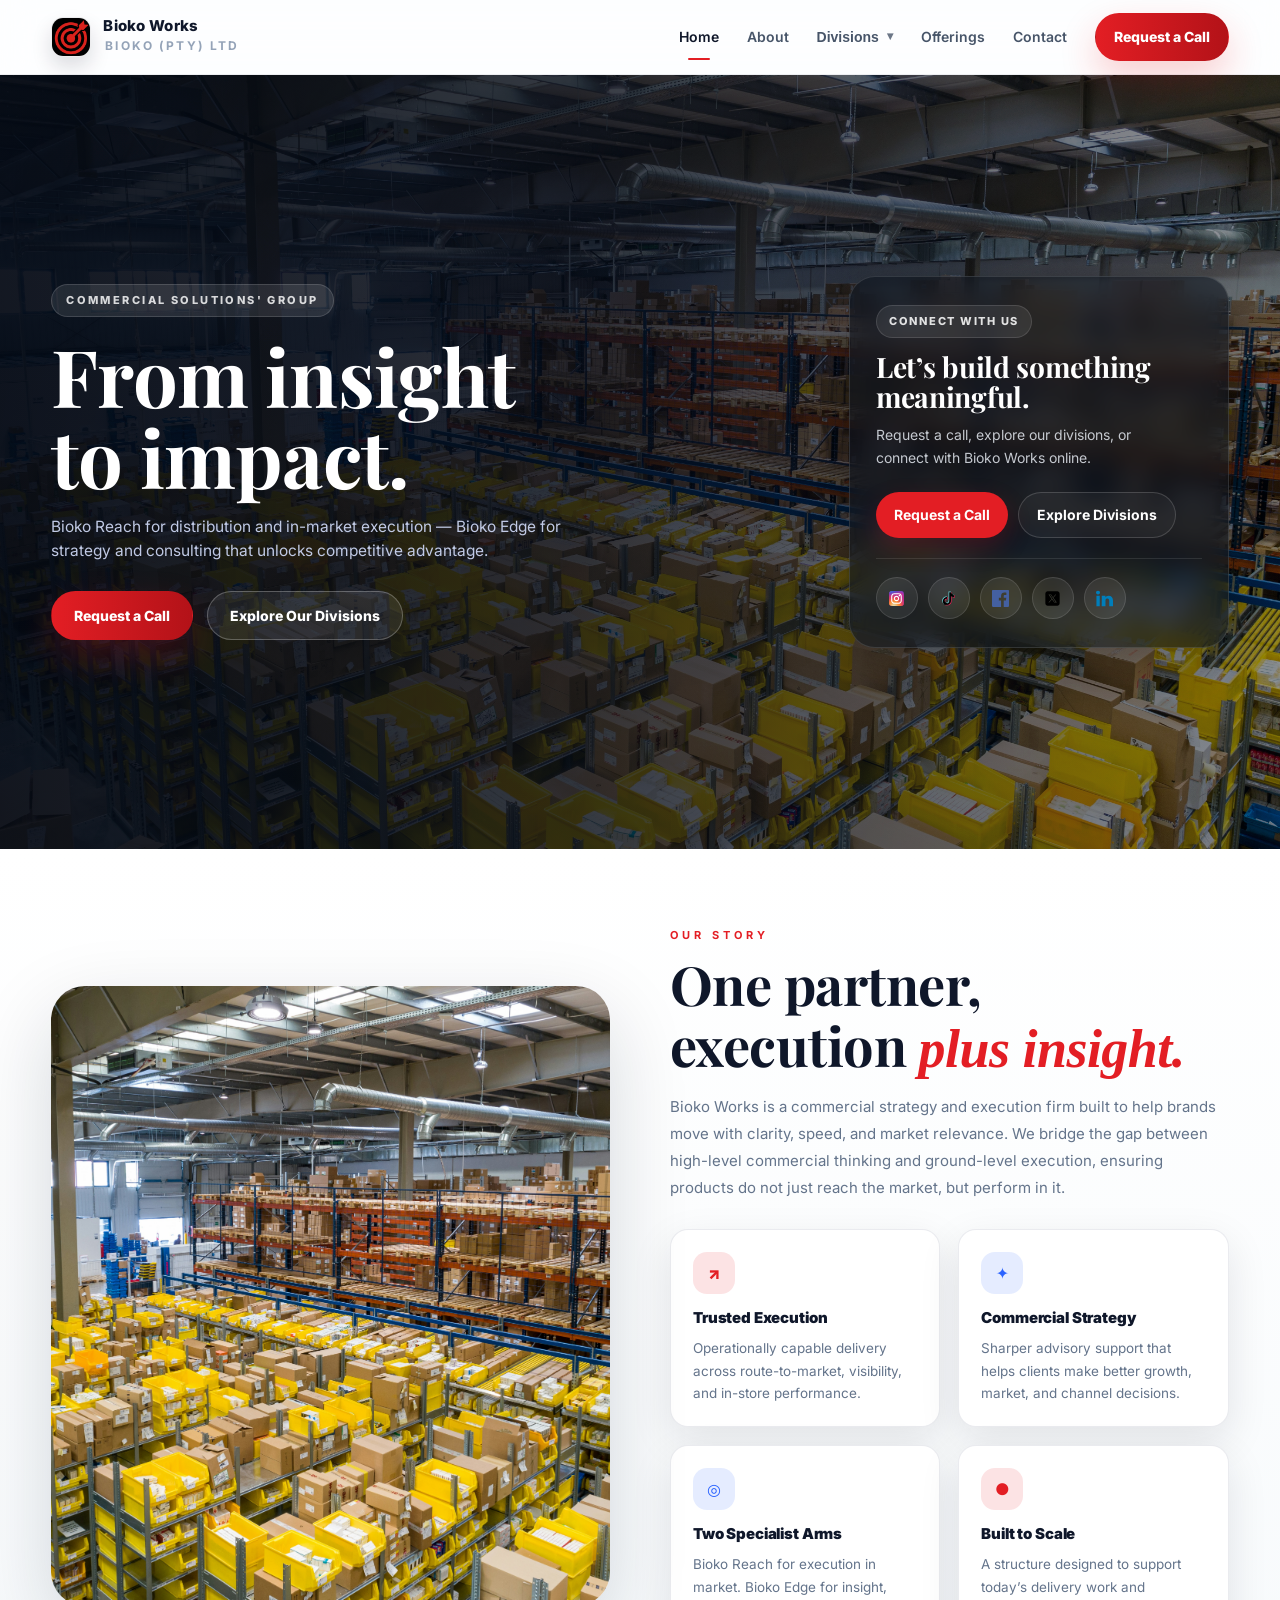
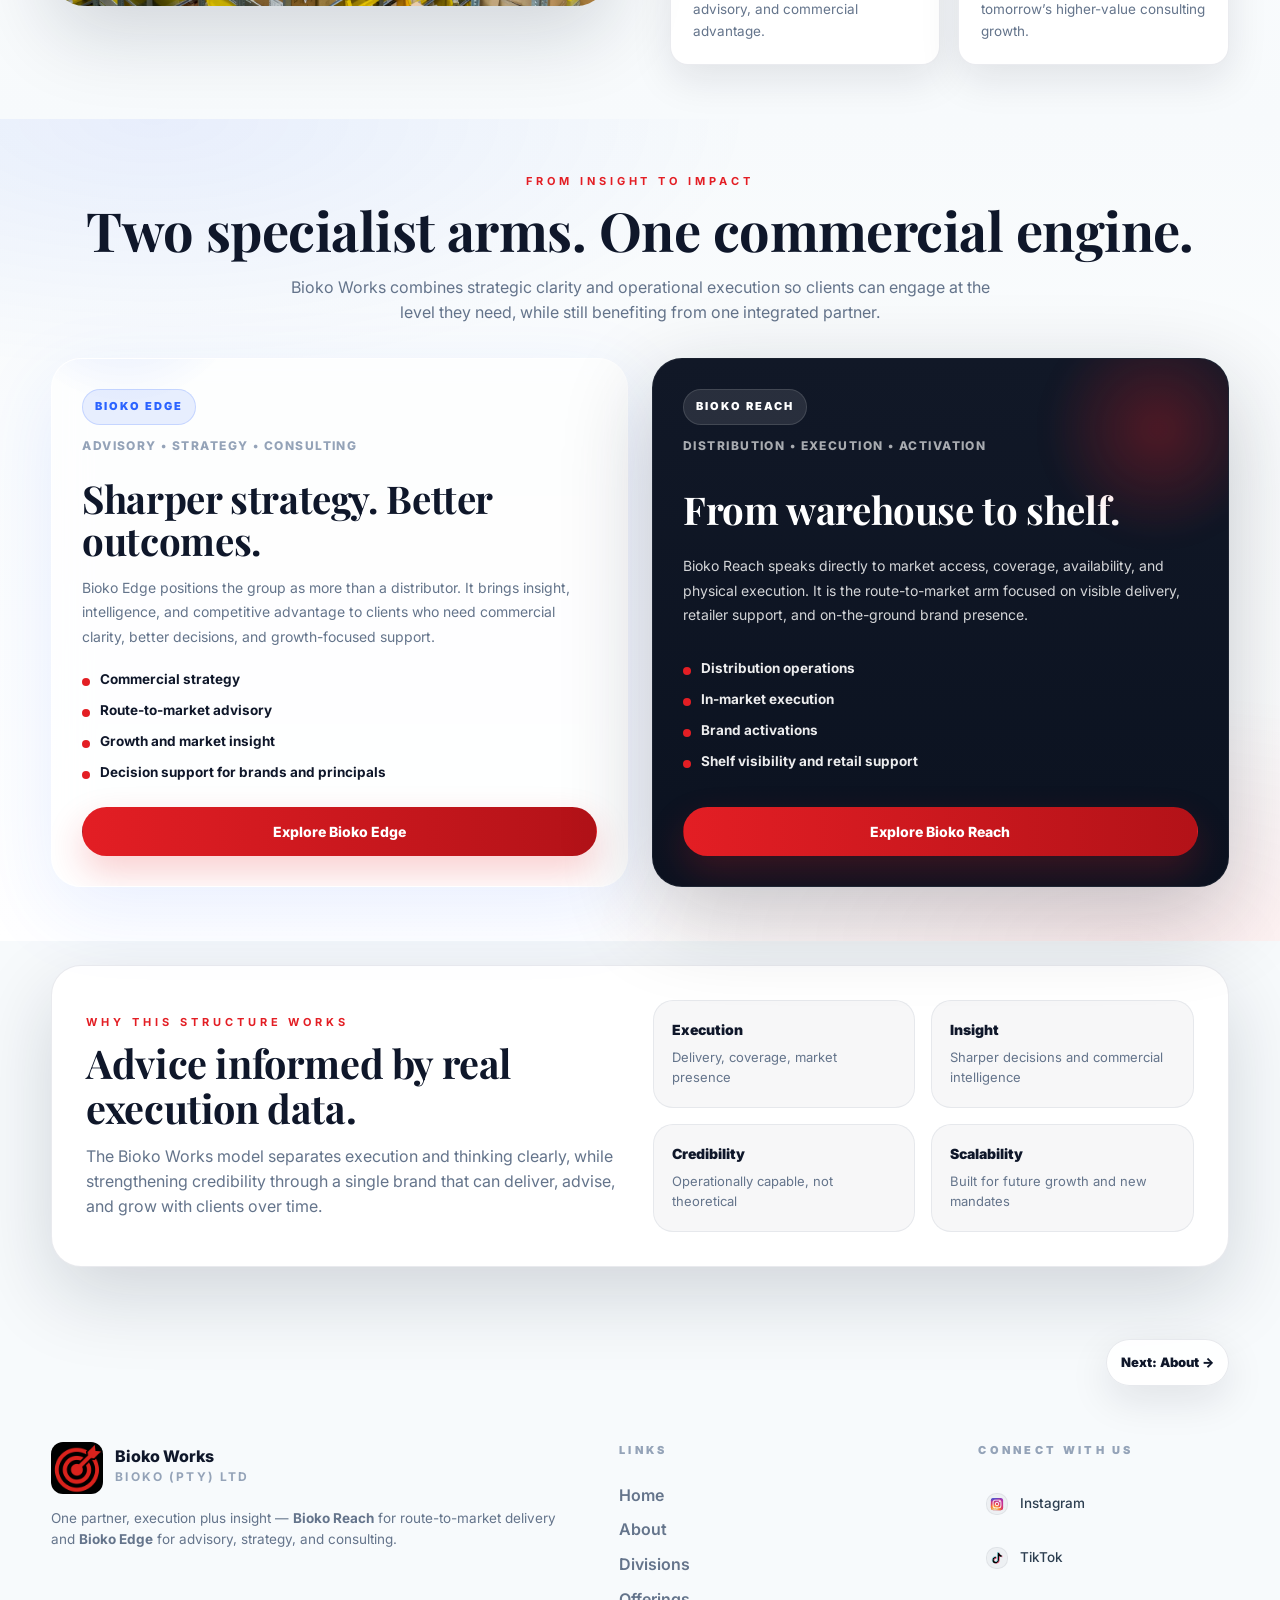
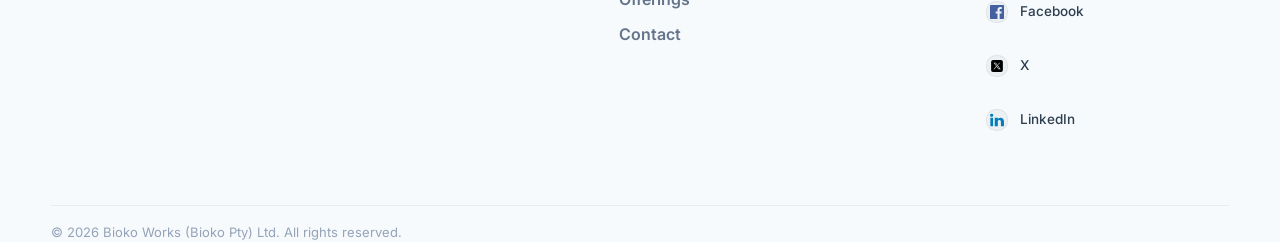
==== commit d8ad650d: "Update links in hero connect buttons" ====
--- a/index.html
+++ b/index.html
@@ -90,8 +90,8 @@
     </p>
 
     <div class="hero-connect-buttons">
-      <a href="#contact" class="hero-connect-btn hero-connect-btn--primary">Request a Call</a>
-      <a href="#divisions" class="hero-connect-btn hero-connect-btn--ghost">Explore Divisions</a>
+      <a href="contact.html" class="hero-connect-btn hero-connect-btn--primary">Request a Call</a>
+      <a href="divisions.html" class="hero-connect-btn hero-connect-btn--ghost">Explore Divisions</a>
     </div>
 
     <div class="hero-connect-socials" aria-label="Social links">
--- a/style.css
+++ b/style.css
@@ -2026,3 +2026,154 @@
   justify-content: center;
 }
 
+
+/* =========================================================
+   HERO RIGHT PANEL — MINIMAL CONNECT
+========================================================= */
+.hero-right{
+  display: flex;
+  justify-content: flex-end;
+  align-items: center;
+}
+
+.hero-connect-minimal{
+  width: min(380px, 100%);
+  padding: 28px 26px;
+  border-radius: 26px;
+  background: rgba(10, 16, 28, 0.56);
+  border: 1px solid rgba(255,255,255,0.12);
+  backdrop-filter: blur(12px);
+  box-shadow: 0 18px 50px rgba(0,0,0,0.24);
+}
+
+.hero-connect-tag{
+  display: inline-block;
+  margin-bottom: 14px;
+  padding: 7px 12px;
+  border-radius: 999px;
+  background: rgba(255,255,255,0.08);
+  border: 1px solid rgba(255,255,255,0.12);
+  color: rgba(255,255,255,0.86);
+  font-size: 11px;
+  font-weight: 800;
+  letter-spacing: 0.16em;
+}
+
+.hero-connect-heading{
+  margin: 0 0 10px;
+  font-family: "Playfair Display", serif;
+  font-size: clamp(24px, 2.2vw, 34px);
+  line-height: 1.08;
+  color: #fff;
+}
+
+.hero-connect-copy{
+  margin: 0;
+  font-size: 14px;
+  line-height: 1.7;
+  color: rgba(230,235,242,0.84);
+  max-width: 30ch;
+}
+
+.hero-connect-buttons{
+  display: flex;
+  flex-wrap: wrap;
+  gap: 10px;
+  margin-top: 22px;
+}
+
+.hero-connect-btn{
+  display: inline-flex;
+  align-items: center;
+  justify-content: center;
+  min-height: 46px;
+  padding: 0 18px;
+  border-radius: 999px;
+  text-decoration: none;
+  font-weight: 700;
+  font-size: 14px;
+  transition: all 0.25s ease;
+}
+
+.hero-connect-btn--primary{
+  background: #e31e24;
+  color: #fff;
+  box-shadow: 0 10px 24px rgba(227, 30, 36, 0.22);
+}
+
+.hero-connect-btn--primary:hover{
+  transform: translateY(-2px);
+  background: #c9191f;
+}
+
+.hero-connect-btn--ghost{
+  color: #fff;
+  border: 1px solid rgba(255,255,255,0.16);
+  background: rgba(255,255,255,0.04);
+}
+
+.hero-connect-btn--ghost:hover{
+  transform: translateY(-2px);
+  background: rgba(255,255,255,0.10);
+}
+
+.hero-connect-socials{
+  display: flex;
+  align-items: center;
+  gap: 10px;
+  margin-top: 20px;
+  padding-top: 18px;
+  border-top: 1px solid rgba(255,255,255,0.10);
+}
+
+.hero-connect-socials a{
+  width: 42px;
+  height: 42px;
+  border-radius: 50%;
+  display: grid;
+  place-items: center;
+  background: rgba(255,255,255,0.08);
+  border: 1px solid rgba(255,255,255,0.12);
+  transition: all 0.25s ease;
+}
+
+.hero-connect-socials a:hover{
+  transform: translateY(-2px);
+  background: rgba(255,255,255,0.14);
+  border-color: rgba(255,255,255,0.18);
+}
+
+.hero-connect-socials img{
+  width: 17px;
+  height: 17px;
+  object-fit: contain;
+  display: block;
+}
+
+/* Mobile */
+@media (max-width: 980px){
+  .hero-right{
+    justify-content: flex-start;
+  }
+
+  .hero-connect-minimal{
+    width: 100%;
+    max-width: 460px;
+  }
+}
+
+@media (max-width: 640px){
+  .hero-connect-minimal{
+    padding: 22px 20px;
+    border-radius: 22px;
+  }
+
+  .hero-connect-buttons{
+    flex-direction: column;
+    align-items: stretch;
+  }
+
+  .hero-connect-btn{
+    width: 100%;
+  }
+}
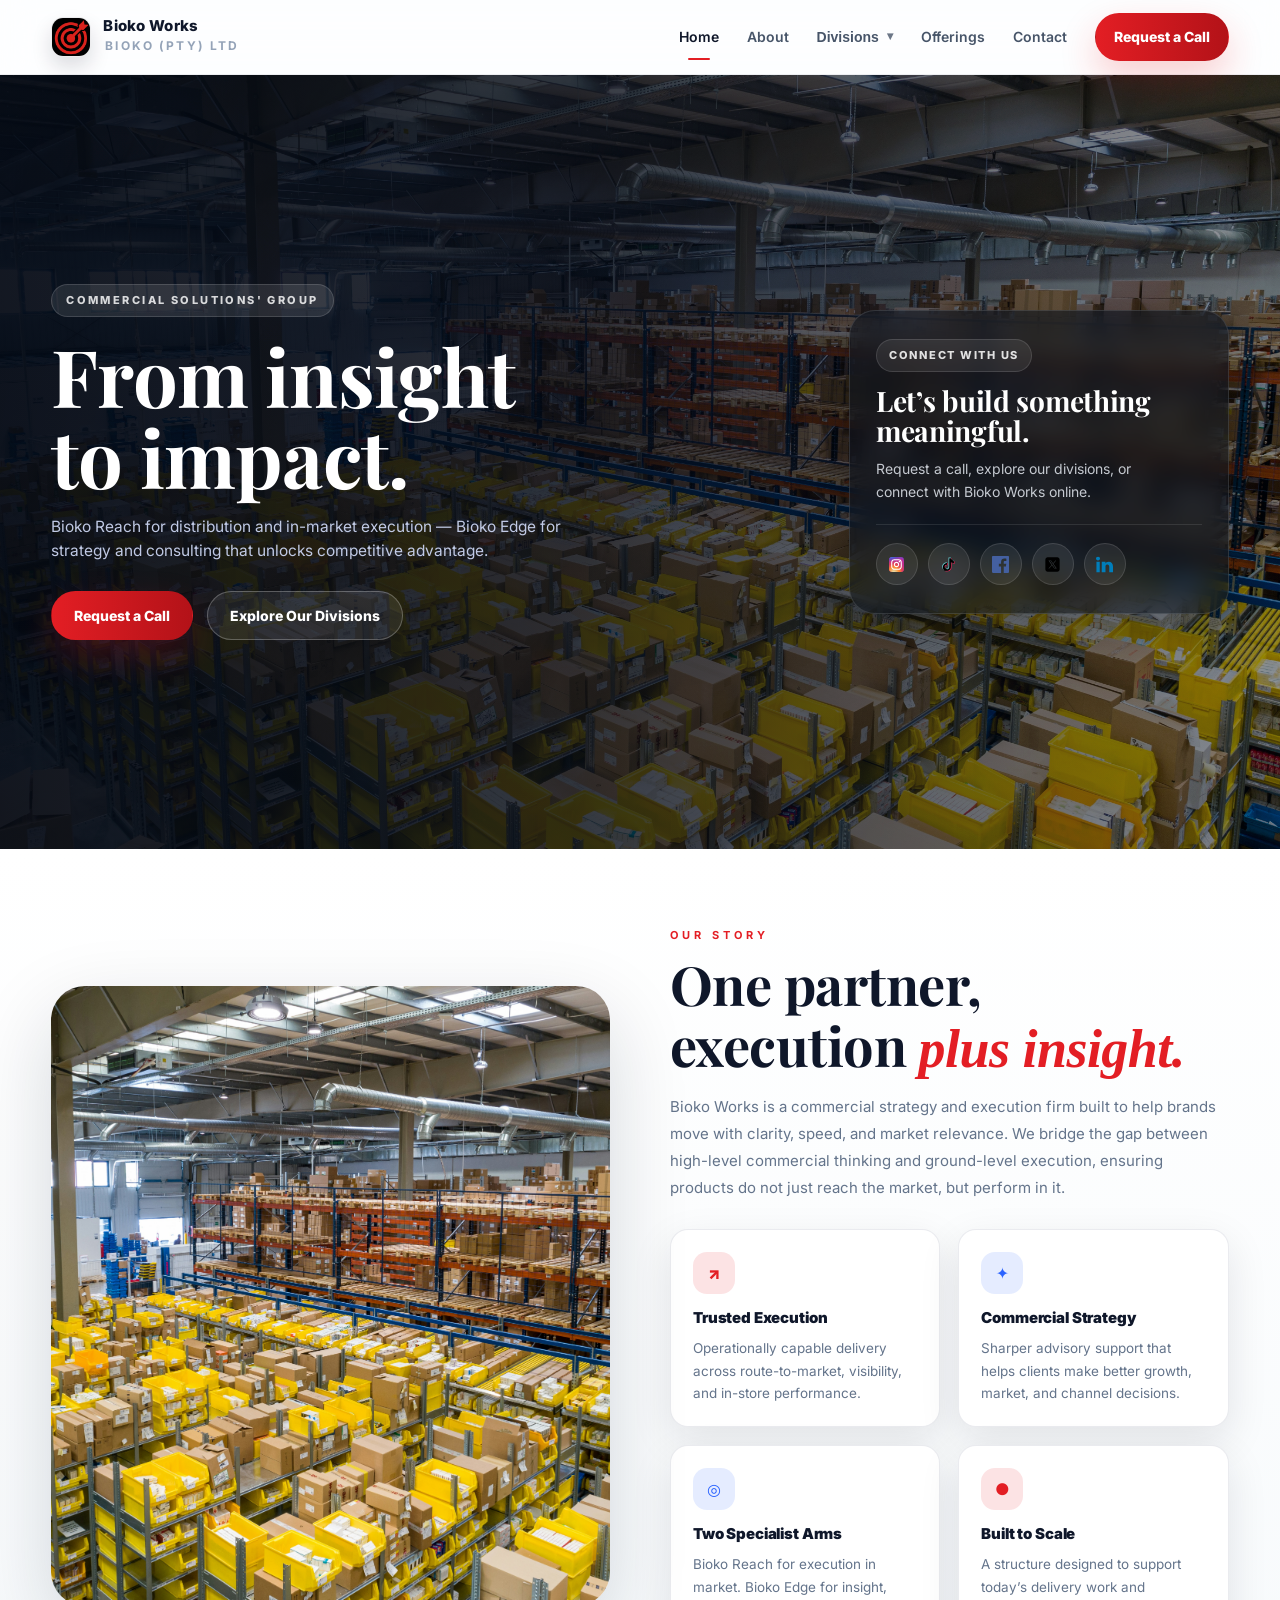
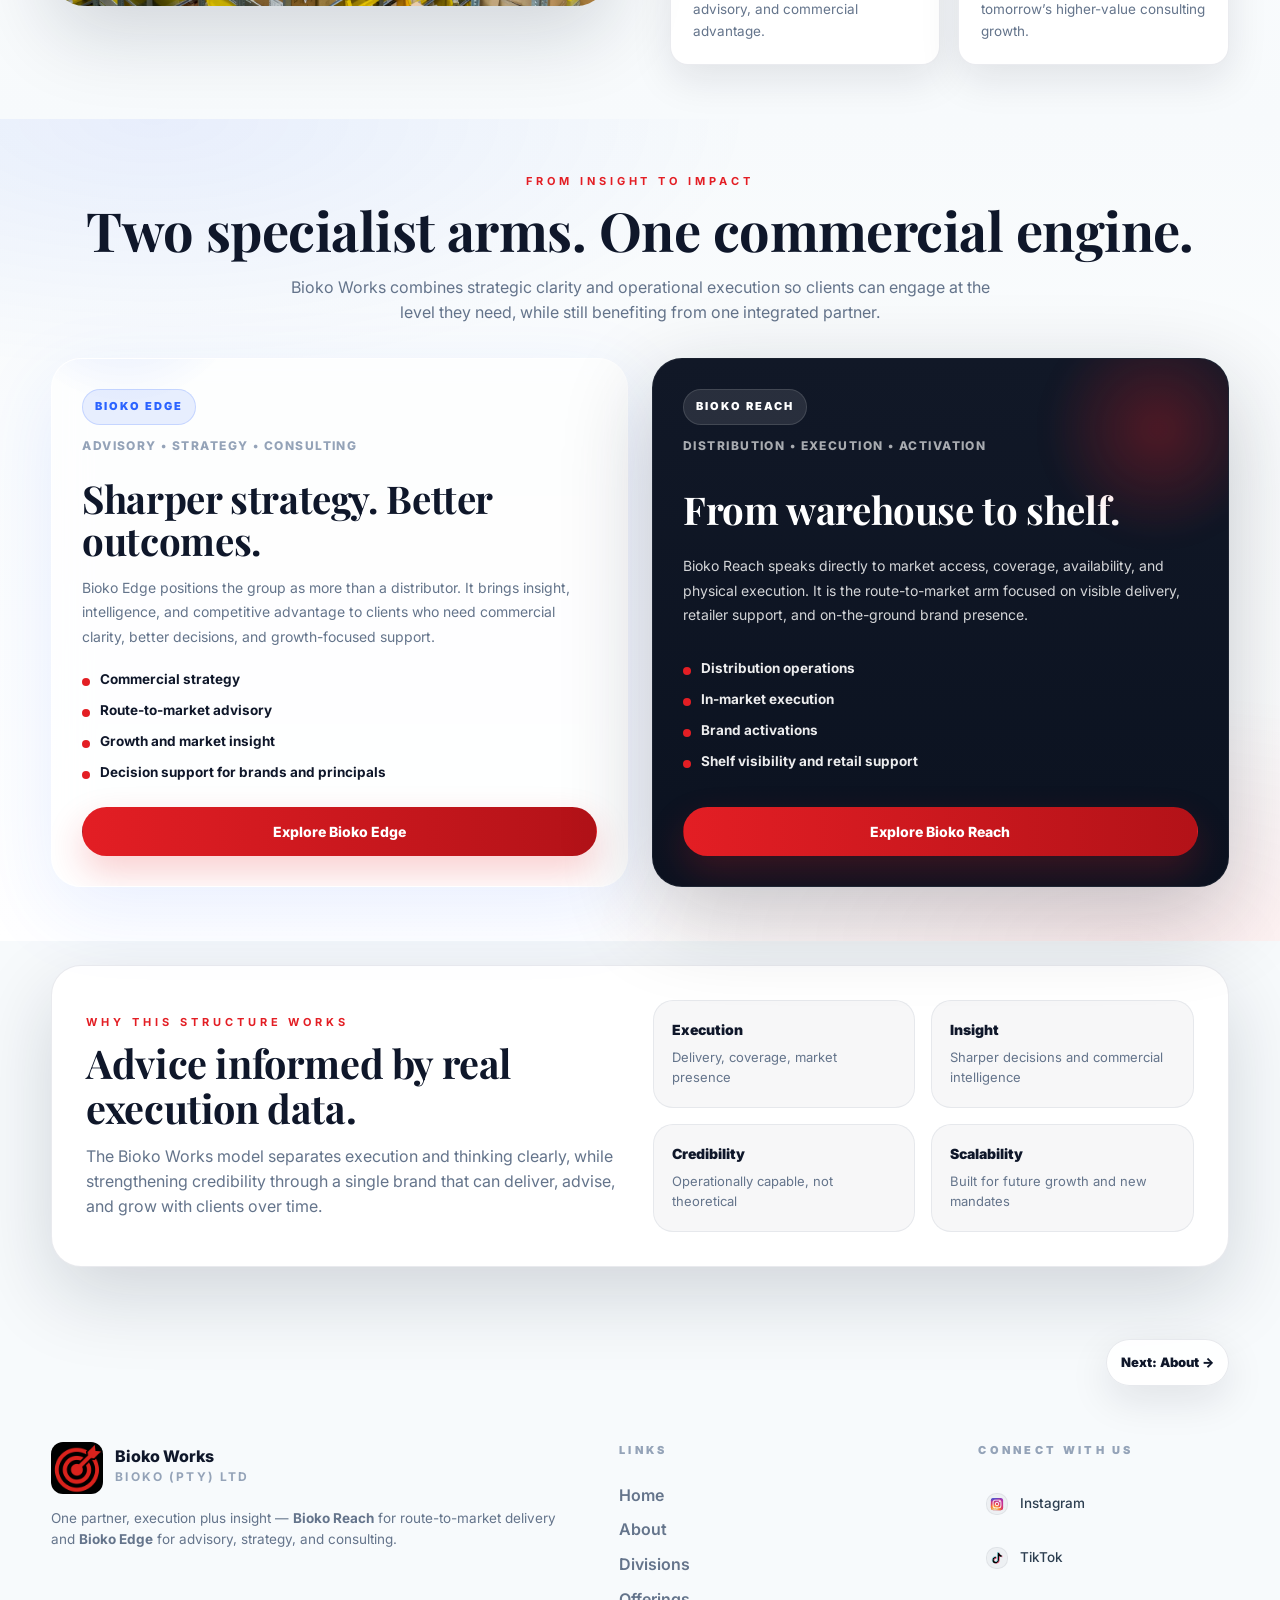
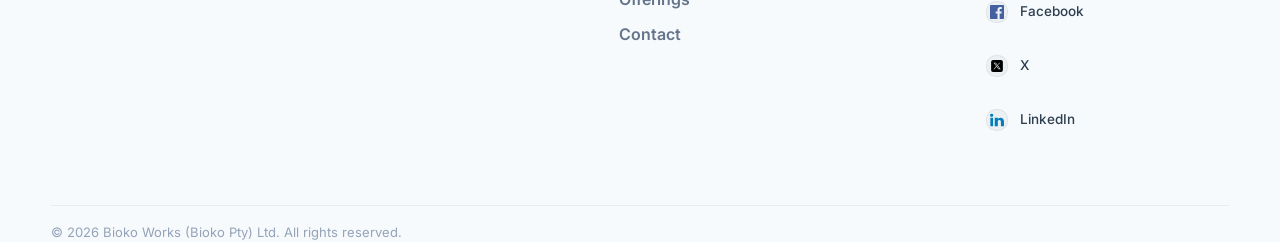
==== commit b33e3bea: "Remove hero connect buttons from index.html Removed the hero connect buttons section from the HTML." ====
--- a/index.html
+++ b/index.html
@@ -88,11 +88,6 @@
     <p class="hero-connect-copy">
       Request a call, explore our divisions, or connect with Bioko Works online.
     </p>
-
-    <div class="hero-connect-buttons">
-      <a href="contact.html" class="hero-connect-btn hero-connect-btn--primary">Request a Call</a>
-      <a href="divisions.html" class="hero-connect-btn hero-connect-btn--ghost">Explore Divisions</a>
-    </div>
 
     <div class="hero-connect-socials" aria-label="Social links">
   <a href="https://www.instagram.com/bioko.works" target="_blank" rel="noopener" aria-label="Instagram">
